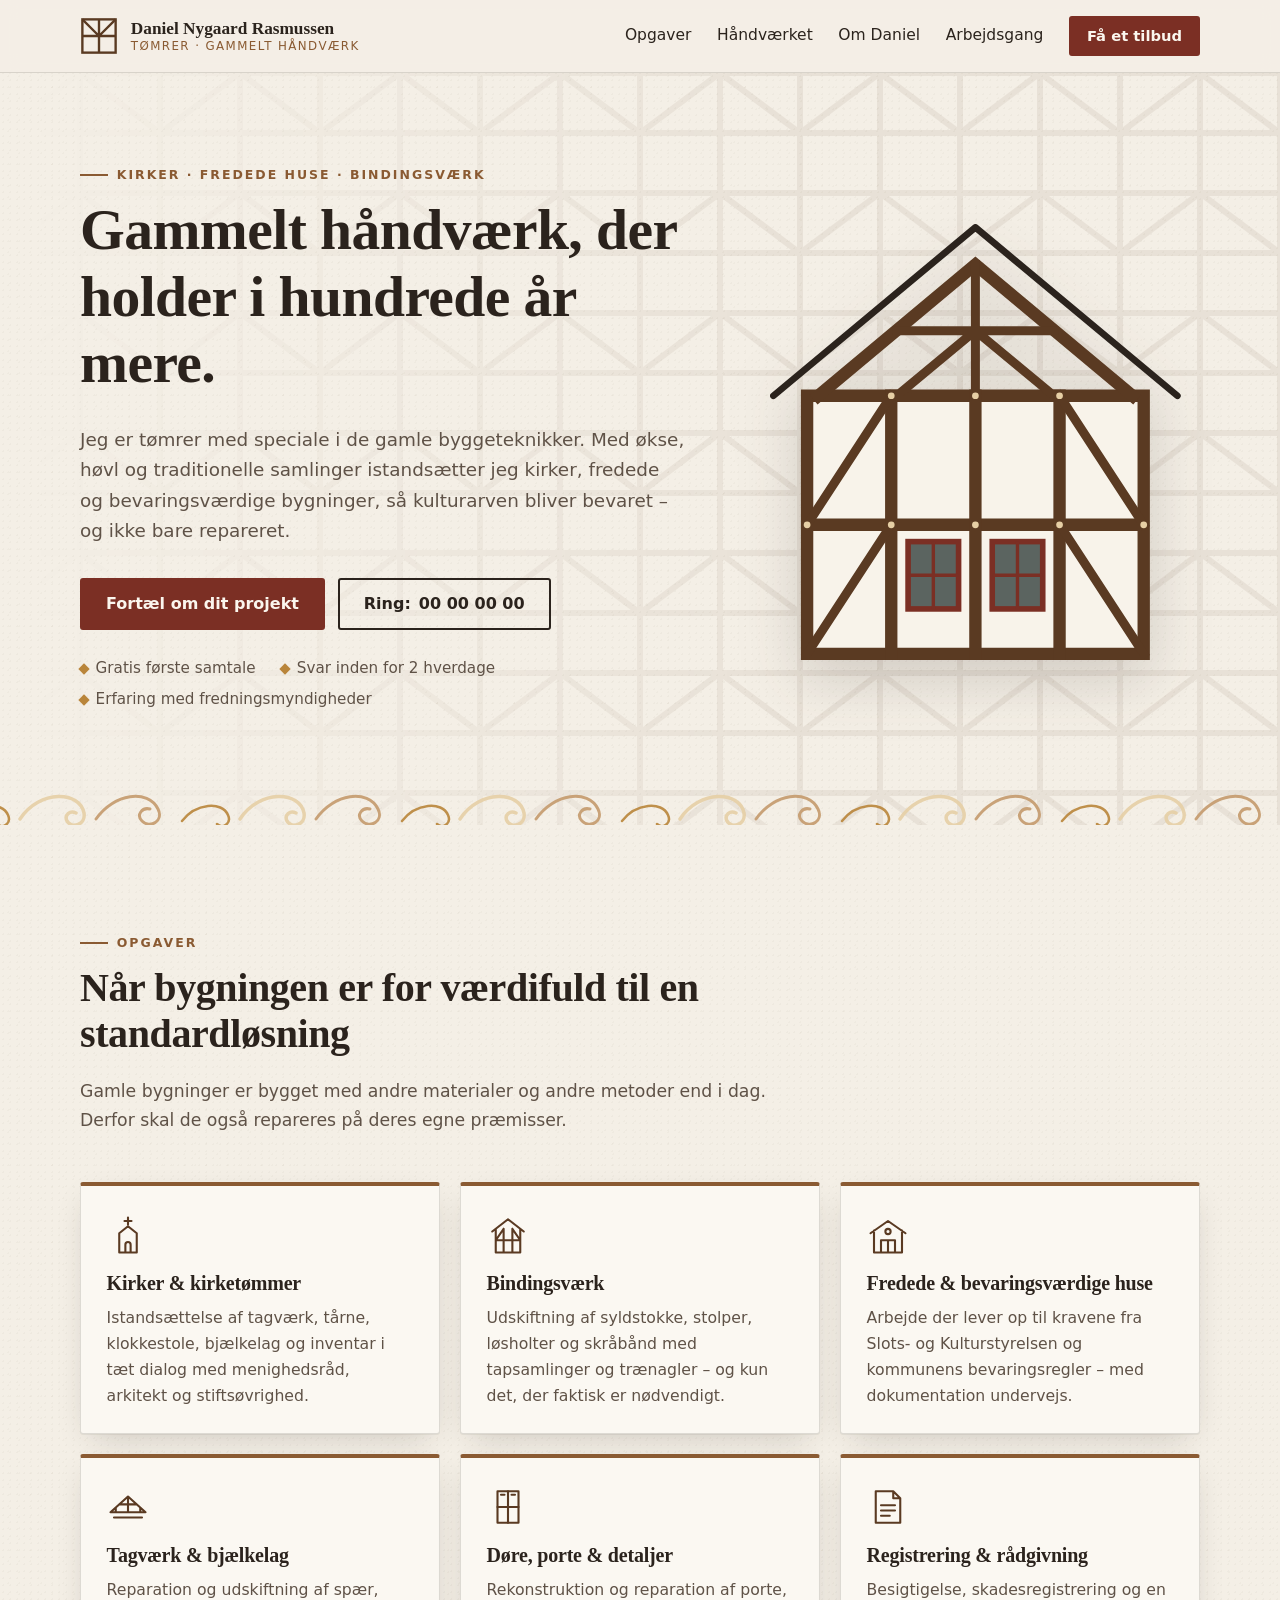
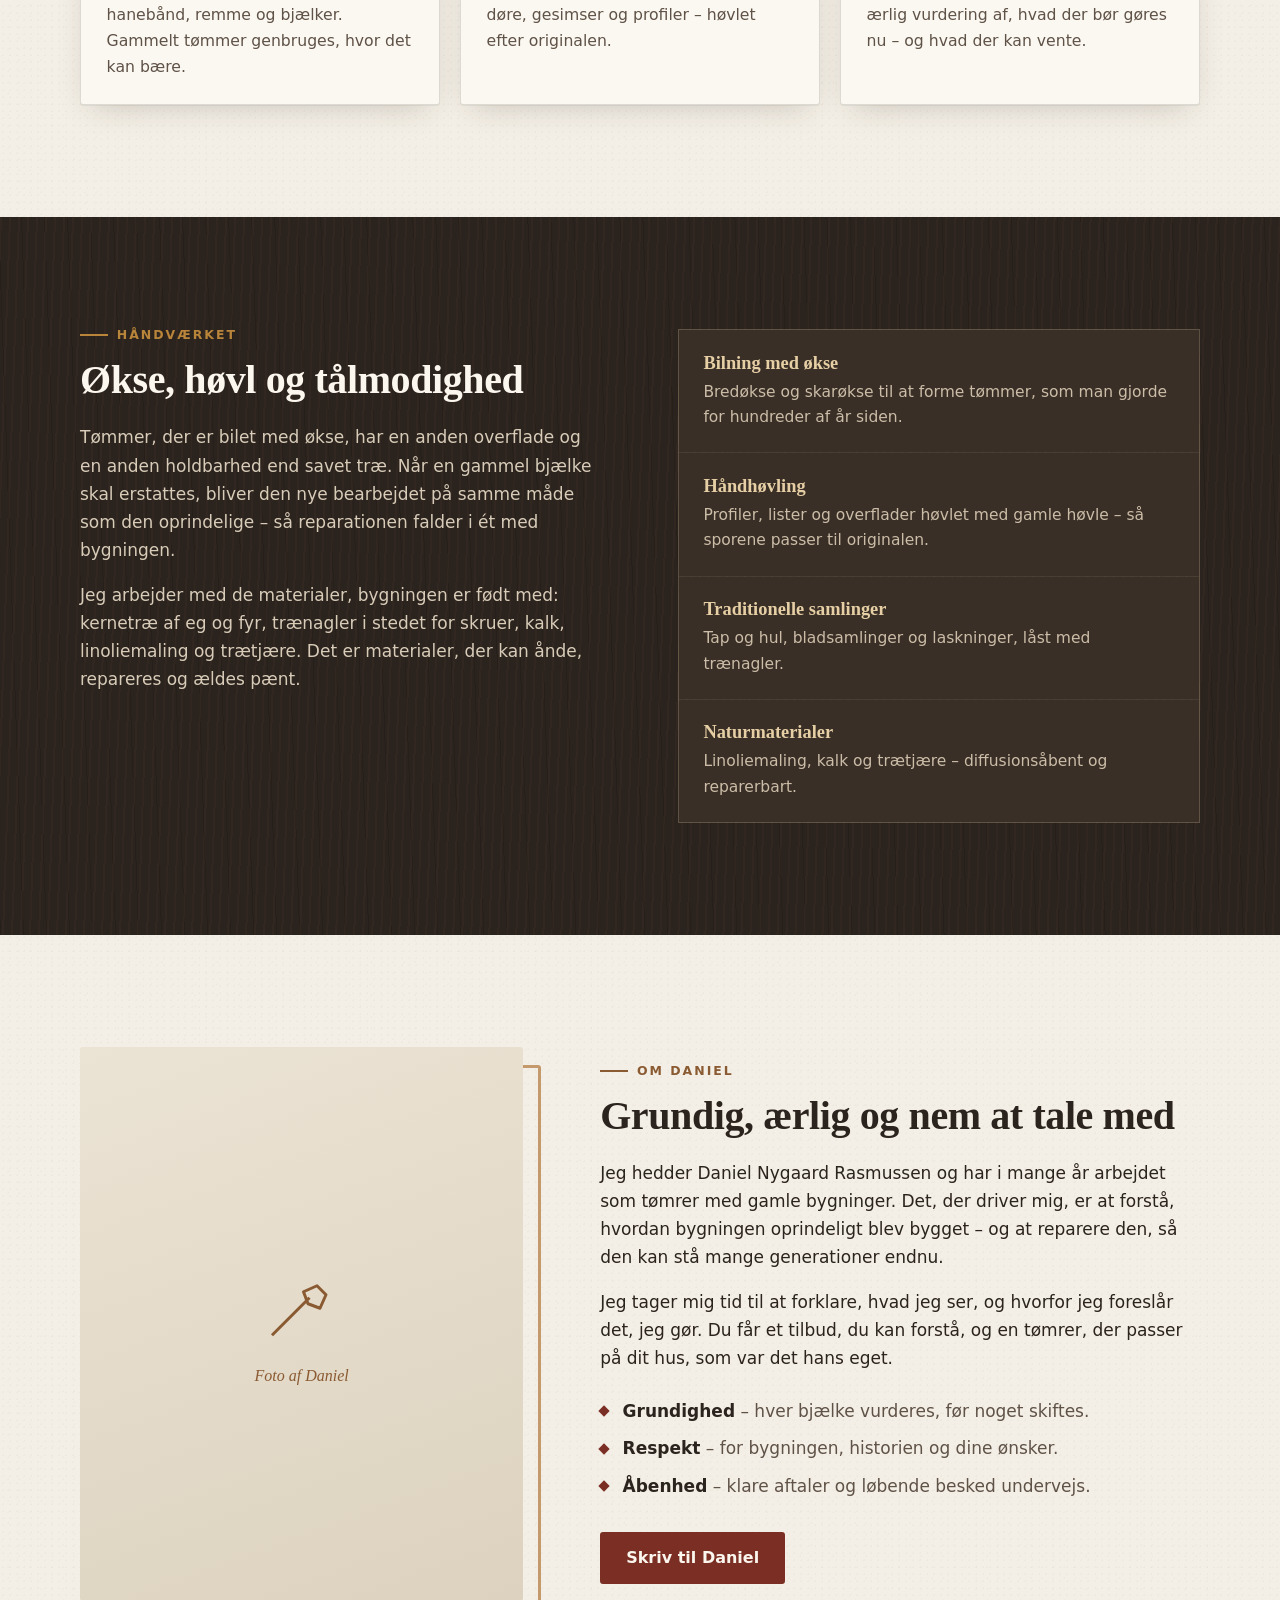
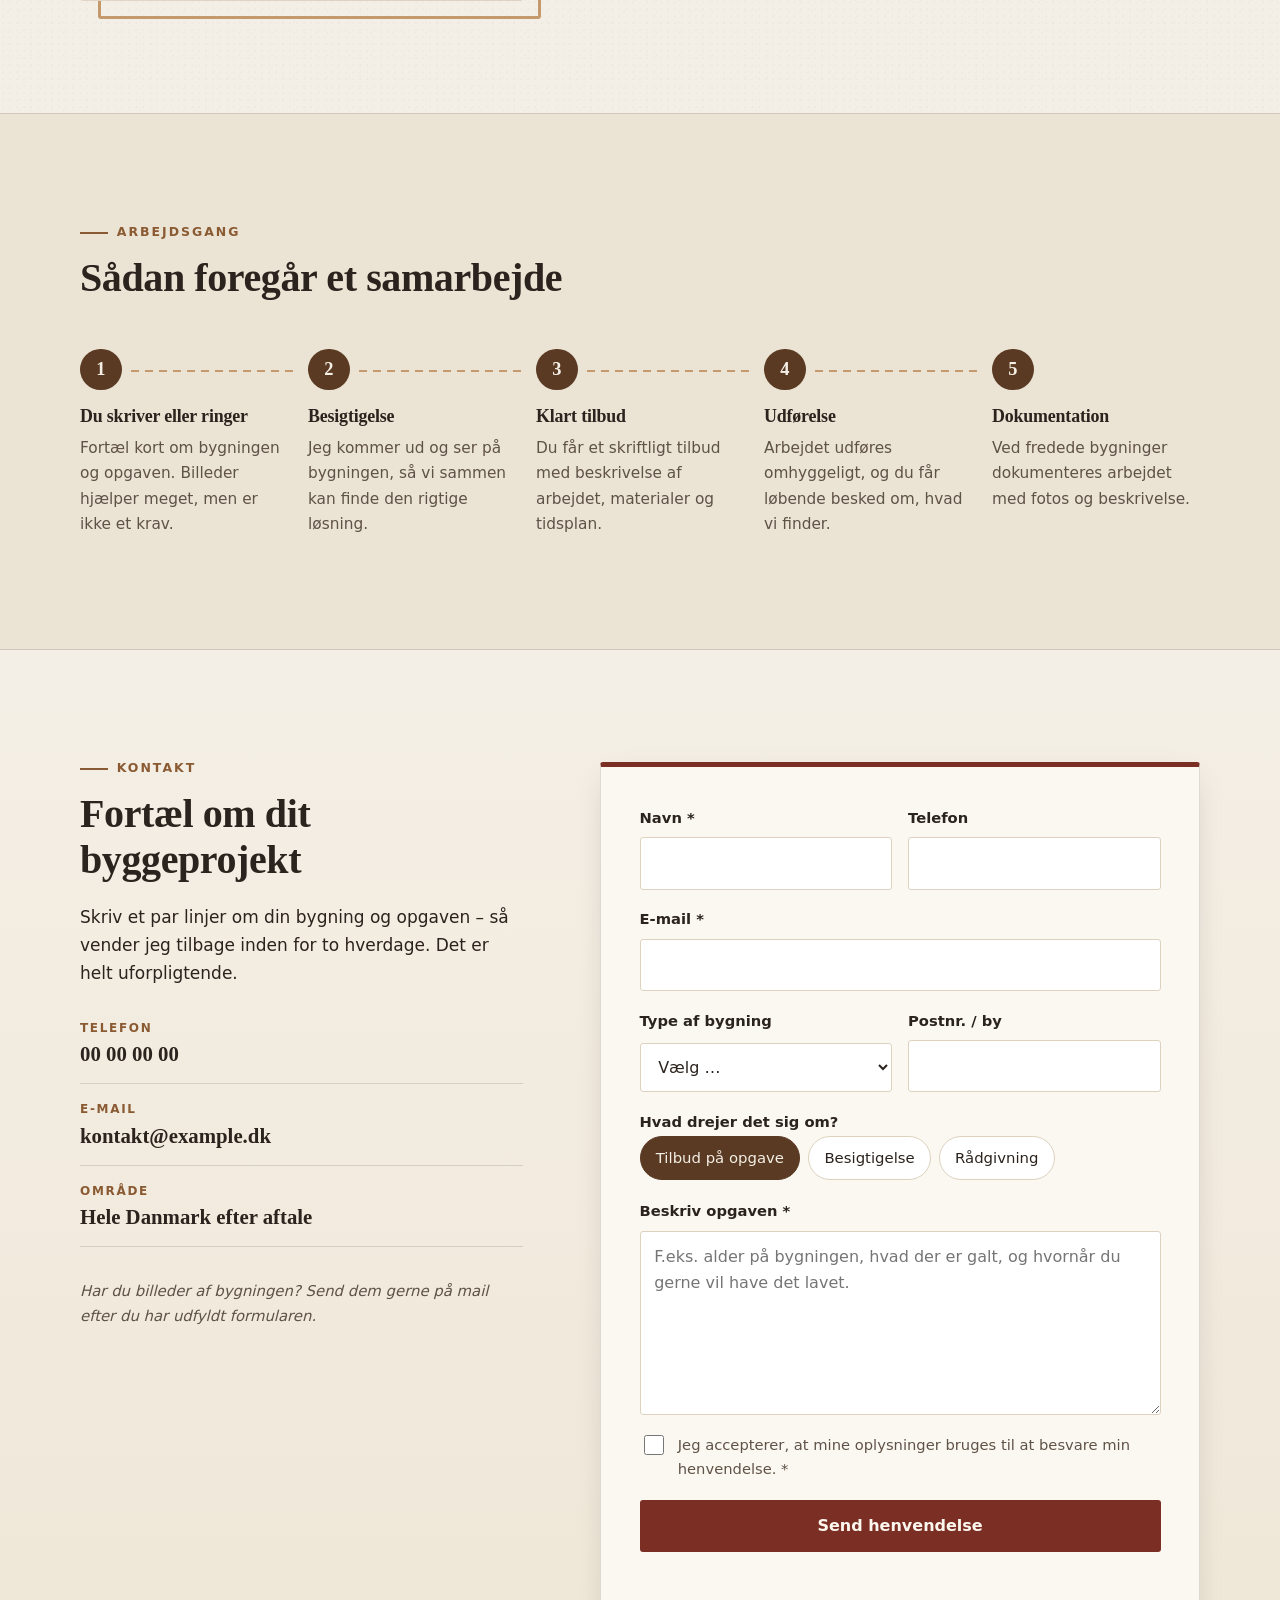
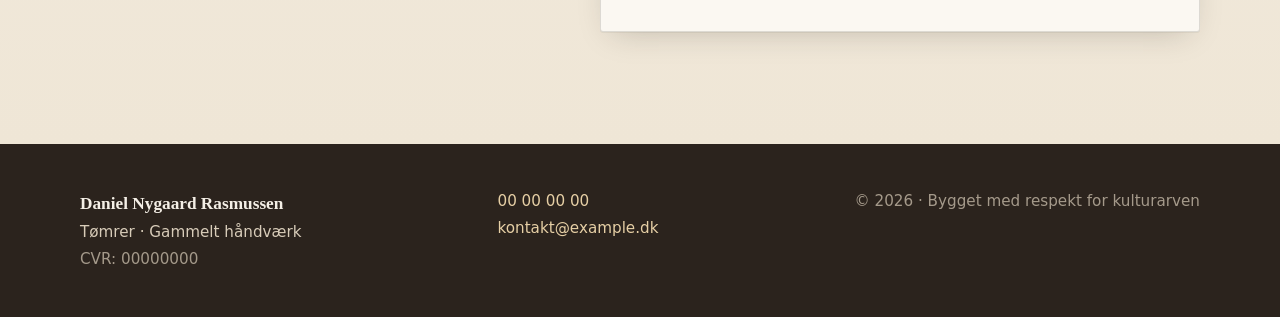
==== index.html @ 3abbb5b5 "Hjemmeside til Daniel Nygaard Rasmussen, tømrer i gammelt håndværk Statisk side (HTML/CSS/JS) med ko" ====
<!doctype html>
<html lang="da">
<head>
  <meta charset="utf-8">
  <meta name="viewport" content="width=device-width, initial-scale=1">
  <title>Daniel Nygaard Rasmussen · Tømrer i gammelt håndværk</title>
  <meta name="description" content="Tømrer med speciale i gammelt håndværk: kirker, fredede og bevaringsværdige bygninger, bindingsværk og traditionelle samlinger udført med økse, høvl og naturmaterialer.">
  <meta name="theme-color" content="#2b231d">
  <meta property="og:title" content="Daniel Nygaard Rasmussen · Tømrer i gammelt håndværk">
  <meta property="og:description" content="Kirker, fredede huse og bindingsværk – restaureret med respekt for kulturarven og de oprindelige byggeteknikker.">
  <meta property="og:type" content="website">
  <link rel="icon" href="assets/favicon.svg" type="image/svg+xml">
  <link rel="stylesheet" href="assets/style.css">
</head>
<body>

<a class="skip" href="#indhold">Spring til indhold</a>

<header class="site-header" id="top">
  <div class="wrap header-inner">
    <a class="brand" href="#top" aria-label="Daniel Nygaard Rasmussen – til forsiden">
      <svg class="brand-mark" viewBox="0 0 48 48" aria-hidden="true">
        <rect x="3" y="3" width="42" height="42" fill="none" stroke="currentColor" stroke-width="3"/>
        <path d="M3 24h42M24 3v42M3 3l21 21M45 3 24 24" fill="none" stroke="currentColor" stroke-width="3"/>
      </svg>
      <span class="brand-text">
        <span class="brand-name">Daniel Nygaard Rasmussen</span>
        <span class="brand-sub">Tømrer · Gammelt håndværk</span>
      </span>
    </a>

    <button class="nav-toggle" aria-expanded="false" aria-controls="nav">
      <span></span><span></span><span></span>
      <span class="sr">Menu</span>
    </button>

    <nav id="nav" class="nav">
      <a href="#ydelser">Opgaver</a>
      <a href="#haandvaerk">Håndværket</a>
      <a href="#om">Om Daniel</a>
      <a href="#arbejdsgang">Arbejdsgang</a>
      <a class="btn btn-small" href="#kontakt">Få et tilbud</a>
    </nav>
  </div>
</header>

<main id="indhold">

  <!-- HERO -->
  <section class="hero">
    <div class="wrap hero-inner">
      <div class="hero-text">
        <p class="eyebrow">Kirker · Fredede huse · Bindingsværk</p>
        <h1>Gammelt håndværk, der holder i hundrede år mere.</h1>
        <p class="lead">
          Jeg er tømrer med speciale i de gamle byggeteknikker. Med økse, høvl og
          traditionelle samlinger istandsætter jeg kirker, fredede og bevaringsværdige
          bygninger, så kulturarven bliver bevaret – og ikke bare repareret.
        </p>
        <div class="hero-actions">
          <a class="btn" href="#kontakt">Fortæl om dit projekt</a>
          <a class="btn btn-ghost" href="tel:+4500000000" data-phone>Ring: <span data-phone-text>00 00 00 00</span></a>
        </div>
        <ul class="hero-points">
          <li>Gratis første samtale</li>
          <li>Svar inden for 2 hverdage</li>
          <li>Erfaring med fredningsmyndigheder</li>
        </ul>
      </div>

      <figure class="hero-art" aria-hidden="true">
        <svg viewBox="0 0 400 420" role="img">
          <!-- Gavl i bindingsværk -->
          <g class="frame">
            <path class="roof" d="M20 170 200 20 380 170"/>
            <rect class="infill" x="50" y="170" width="300" height="230"/>
            <!-- tømmer -->
            <path class="beam" d="M50 170h300M50 400h300M50 170v230M350 170v230M50 285h300"/>
            <path class="beam" d="M125 170v230M200 170v230M275 170v230"/>
            <path class="beam thin" d="M50 285 125 170M350 285 275 170M50 400l75-115M350 400l-75-115"/>
            <!-- gavltrekant -->
            <path class="beam" d="M60 170 200 53 340 170"/>
            <path class="beam thin" d="M200 53v117M130 112h140M200 112l-70 58M200 112l70 58"/>
            <!-- vinduer -->
            <rect class="window" x="140" y="300" width="45" height="60"/>
            <rect class="window" x="215" y="300" width="45" height="60"/>
            <path class="mullion" d="M162.5 300v60M140 330h45M237.5 300v60M215 330h45"/>
            <!-- trænagler -->
            <g class="pegs">
              <circle cx="125" cy="170" r="3"/><circle cx="200" cy="170" r="3"/><circle cx="275" cy="170" r="3"/>
              <circle cx="125" cy="285" r="3"/><circle cx="200" cy="285" r="3"/><circle cx="275" cy="285" r="3"/>
              <circle cx="50" cy="285" r="3"/><circle cx="350" cy="285" r="3"/>
            </g>
          </g>
        </svg>
      </figure>
    </div>
    <div class="shavings" aria-hidden="true"></div>
  </section>

  <!-- YDELSER -->
  <section id="ydelser" class="section">
    <div class="wrap">
      <header class="section-head">
        <p class="eyebrow">Opgaver</p>
        <h2>Når bygningen er for værdifuld til en standardløsning</h2>
        <p>Gamle bygninger er bygget med andre materialer og andre metoder end i dag. Derfor skal de også repareres på deres egne præmisser.</p>
      </header>

      <div class="cards">
        <article class="card">
          <svg class="card-icon" viewBox="0 0 48 48" aria-hidden="true"><path d="M24 4v8M20 8h8M14 44V22l10-8 10 8v22M14 44h20M21 44v-9a3 3 0 0 1 6 0v9"/></svg>
          <h3>Kirker &amp; kirketømmer</h3>
          <p>Istandsættelse af tagværk, tårne, klokkestole, bjælkelag og inventar i tæt dialog med menighedsråd, arkitekt og stiftsøvrighed.</p>
        </article>
        <article class="card">
          <svg class="card-icon" viewBox="0 0 48 48" aria-hidden="true"><path d="M6 20 24 6l18 14M10 17v27h28V17M10 30h28M19 17v27M29 17v27M10 30l9-13M38 30l-9-13"/></svg>
          <h3>Bindingsværk</h3>
          <p>Udskiftning af syldstokke, stolper, løsholter og skråbånd med tapsamlinger og trænagler – og kun det, der faktisk er nødvendigt.</p>
        </article>
        <article class="card">
          <svg class="card-icon" viewBox="0 0 48 48" aria-hidden="true"><path d="M4 22 24 8l20 14M8 19v25h32V19M16 44V30h16v14M24 30v14"/><circle cx="24" cy="20" r="3"/></svg>
          <h3>Fredede &amp; bevaringsværdige huse</h3>
          <p>Arbejde der lever op til kravene fra Slots- og Kulturstyrelsen og kommunens bevaringsregler – med dokumentation undervejs.</p>
        </article>
        <article class="card">
          <svg class="card-icon" viewBox="0 0 48 48" aria-hidden="true"><path d="M4 30 24 12l20 18M10 25v4M38 25v4M14 21l20 0M24 12v18M4 30h40M8 36h32"/></svg>
          <h3>Tagværk &amp; bjælkelag</h3>
          <p>Reparation og udskiftning af spær, hanebånd, remme og bjælker. Gammelt tømmer genbruges, hvor det kan bære.</p>
        </article>
        <article class="card">
          <svg class="card-icon" viewBox="0 0 48 48" aria-hidden="true"><rect x="12" y="6" width="24" height="36"/><path d="M24 6v36M12 24h24M16 10h4M28 10h4"/></svg>
          <h3>Døre, porte &amp; detaljer</h3>
          <p>Rekonstruktion og reparation af porte, døre, gesimser og profiler – høvlet efter originalen.</p>
        </article>
        <article class="card">
          <svg class="card-icon" viewBox="0 0 48 48" aria-hidden="true"><path d="M10 6h20l8 8v28H10zM30 6v8h8M16 22h16M16 28h16M16 34h10"/></svg>
          <h3>Registrering &amp; rådgivning</h3>
          <p>Besigtigelse, skadesregistrering og en ærlig vurdering af, hvad der bør gøres nu – og hvad der kan vente.</p>
        </article>
      </div>
    </div>
  </section>

  <!-- HÅNDVÆRKET -->
  <section id="haandvaerk" class="section section-dark">
    <div class="wrap split">
      <div>
        <p class="eyebrow">Håndværket</p>
        <h2>Økse, høvl og tålmodighed</h2>
        <p>
          Tømmer, der er bilet med økse, har en anden overflade og en anden holdbarhed
          end savet træ. Når en gammel bjælke skal erstattes, bliver den nye bearbejdet
          på samme måde som den oprindelige – så reparationen falder i ét med bygningen.
        </p>
        <p>
          Jeg arbejder med de materialer, bygningen er født med: kernetræ af eg og fyr,
          trænagler i stedet for skruer, kalk, linoliemaling og trætjære. Det er
          materialer, der kan ånde, repareres og ældes pænt.
        </p>
      </div>

      <ul class="craft-list">
        <li>
          <strong>Bilning med økse</strong>
          <span>Bredøkse og skarøkse til at forme tømmer, som man gjorde for hundreder af år siden.</span>
        </li>
        <li>
          <strong>Håndhøvling</strong>
          <span>Profiler, lister og overflader høvlet med gamle høvle – så sporene passer til originalen.</span>
        </li>
        <li>
          <strong>Traditionelle samlinger</strong>
          <span>Tap og hul, bladsamlinger og laskninger, låst med trænagler.</span>
        </li>
        <li>
          <strong>Naturmaterialer</strong>
          <span>Linoliemaling, kalk og trætjære – diffusionsåbent og reparerbart.</span>
        </li>
      </ul>
    </div>
  </section>

  <!-- OM -->
  <section id="om" class="section">
    <div class="wrap split split-about">
      <figure class="portrait">
        <!-- Erstat med et rigtigt foto: <img src="assets/daniel.jpg" alt="Daniel Nygaard Rasmussen på arbejde"> -->
        <div class="portrait-placeholder" role="img" aria-label="Plads til foto af Daniel">
          <svg viewBox="0 0 120 120" aria-hidden="true">
            <path d="M20 95 70 45M62 37l18-8 12 12-8 18-16-6z" fill="none" stroke="currentColor" stroke-width="4" stroke-linejoin="round"/>
          </svg>
          <span>Foto af Daniel</span>
        </div>
      </figure>
      <div>
        <p class="eyebrow">Om Daniel</p>
        <h2>Grundig, ærlig og nem at tale med</h2>
        <p>
          Jeg hedder Daniel Nygaard Rasmussen og har i mange år arbejdet som tømrer
          med gamle bygninger. Det, der driver mig, er at forstå, hvordan bygningen
          oprindeligt blev bygget – og at reparere den, så den kan stå mange
          generationer endnu.
        </p>
        <p>
          Jeg tager mig tid til at forklare, hvad jeg ser, og hvorfor jeg foreslår det,
          jeg gør. Du får et tilbud, du kan forstå, og en tømrer, der passer på dit hus,
          som var det hans eget.
        </p>
        <ul class="values">
          <li><strong>Grundighed</strong> – hver bjælke vurderes, før noget skiftes.</li>
          <li><strong>Respekt</strong> – for bygningen, historien og dine ønsker.</li>
          <li><strong>Åbenhed</strong> – klare aftaler og løbende besked undervejs.</li>
        </ul>
        <a class="btn" href="#kontakt">Skriv til Daniel</a>
      </div>
    </div>
  </section>

  <!-- ARBEJDSGANG -->
  <section id="arbejdsgang" class="section section-lime">
    <div class="wrap">
      <header class="section-head">
        <p class="eyebrow">Arbejdsgang</p>
        <h2>Sådan foregår et samarbejde</h2>
      </header>
      <ol class="steps">
        <li>
          <h3>Du skriver eller ringer</h3>
          <p>Fortæl kort om bygningen og opgaven. Billeder hjælper meget, men er ikke et krav.</p>
        </li>
        <li>
          <h3>Besigtigelse</h3>
          <p>Jeg kommer ud og ser på bygningen, så vi sammen kan finde den rigtige løsning.</p>
        </li>
        <li>
          <h3>Klart tilbud</h3>
          <p>Du får et skriftligt tilbud med beskrivelse af arbejdet, materialer og tidsplan.</p>
        </li>
        <li>
          <h3>Udførelse</h3>
          <p>Arbejdet udføres omhyggeligt, og du får løbende besked om, hvad vi finder.</p>
        </li>
        <li>
          <h3>Dokumentation</h3>
          <p>Ved fredede bygninger dokumenteres arbejdet med fotos og beskrivelse.</p>
        </li>
      </ol>
    </div>
  </section>

  <!-- KONTAKT -->
  <section id="kontakt" class="section section-contact">
    <div class="wrap split split-contact">
      <div class="contact-intro">
        <p class="eyebrow">Kontakt</p>
        <h2>Fortæl om dit byggeprojekt</h2>
        <p>
          Skriv et par linjer om din bygning og opgaven – så vender jeg tilbage inden for
          to hverdage. Det er helt uforpligtende.
        </p>

        <ul class="contact-direct">
          <li>
            <span class="label">Telefon</span>
            <a href="tel:+4500000000" data-phone><span data-phone-text>00 00 00 00</span></a>
          </li>
          <li>
            <span class="label">E-mail</span>
            <a href="mailto:kontakt@example.dk" data-email><span data-email-text>kontakt@example.dk</span></a>
          </li>
          <li>
            <span class="label">Område</span>
            <span>Hele Danmark efter aftale</span>
          </li>
        </ul>
        <p class="hint">Har du billeder af bygningen? Send dem gerne på mail efter du har udfyldt formularen.</p>
      </div>

      <form class="contact-form" id="contact-form" action="kontakt.php" method="post" novalidate>
        <div class="field-row">
          <div class="field">
            <label for="navn">Navn *</label>
            <input id="navn" name="navn" type="text" autocomplete="name" required>
          </div>
          <div class="field">
            <label for="telefon">Telefon</label>
            <input id="telefon" name="telefon" type="tel" autocomplete="tel" inputmode="tel">
          </div>
        </div>

        <div class="field">
          <label for="email">E-mail *</label>
          <input id="email" name="email" type="email" autocomplete="email" required>
        </div>

        <div class="field-row">
          <div class="field">
            <label for="type">Type af bygning</label>
            <select id="type" name="type">
              <option value="">Vælg …</option>
              <option>Kirke</option>
              <option>Fredet bygning</option>
              <option>Bevaringsværdig bygning</option>
              <option>Bindingsværkshus</option>
              <option>Landbrugsbygning / lade</option>
              <option>Andet</option>
            </select>
          </div>
          <div class="field">
            <label for="sted">Postnr. / by</label>
            <input id="sted" name="sted" type="text" autocomplete="address-level2">
          </div>
        </div>

        <fieldset class="field">
          <legend>Hvad drejer det sig om?</legend>
          <div class="chips">
            <label><input type="radio" name="henvendelse" value="Tilbud" checked><span>Tilbud på opgave</span></label>
            <label><input type="radio" name="henvendelse" value="Besigtigelse"><span>Besigtigelse</span></label>
            <label><input type="radio" name="henvendelse" value="Rådgivning"><span>Rådgivning</span></label>
          </div>
        </fieldset>

        <div class="field">
          <label for="besked">Beskriv opgaven *</label>
          <textarea id="besked" name="besked" rows="6" required placeholder="F.eks. alder på bygningen, hvad der er galt, og hvornår du gerne vil have det lavet."></textarea>
        </div>

        <!-- Honeypot mod spam – skal være tom -->
        <div class="hp" aria-hidden="true">
          <label for="website">Lad dette felt være tomt</label>
          <input id="website" name="website" type="text" tabindex="-1" autocomplete="off">
        </div>

        <div class="field consent">
          <label>
            <input type="checkbox" name="samtykke" value="ja" required>
            <span>Jeg accepterer, at mine oplysninger bruges til at besvare min henvendelse. *</span>
          </label>
        </div>

        <button class="btn btn-block" type="submit">Send henvendelse</button>
        <p class="form-status" role="status" aria-live="polite"></p>
      </form>
    </div>
  </section>

</main>

<footer class="site-footer">
  <div class="wrap footer-inner">
    <div>
      <strong>Daniel Nygaard Rasmussen</strong><br>
      Tømrer · Gammelt håndværk<br>
      <span class="muted">CVR: <span data-cvr-text>00000000</span></span>
    </div>
    <div>
      <a href="tel:+4500000000" data-phone><span data-phone-text>00 00 00 00</span></a><br>
      <a href="mailto:kontakt@example.dk" data-email><span data-email-text>kontakt@example.dk</span></a>
    </div>
    <div class="muted">© <span id="year">2026</span> · Bygget med respekt for kulturarven</div>
  </div>
</footer>

<a class="sticky-cta" href="#kontakt">Få et tilbud</a>

<script src="assets/config.js"></script>
<script src="assets/main.js"></script>
</body>
</html>
---- assets/style.css ----
/* ==========================================================
   Daniel Nygaard Rasmussen · Tømrer
   Palette: kalk, egetræ, trætjære, okker, dodenkop (naturmaling)
   ========================================================== */

:root {
  --kalk:        #f4efe6;  /* kalket væg */
  --kalk-2:      #ebe3d4;  /* skygget kalk */
  --kalk-3:      #ddd2bf;
  --spaan:       #e6cfa5;  /* høvlspån */
  --eg-lys:      #c49a6c;  /* nyhøvlet eg */
  --eg:          #8a5a32;  /* olieret eg */
  --eg-moerk:    #5a3a22;  /* gammel eg */
  --tjaere:      #2b231d;  /* trætjære */
  --tjaere-2:    #3a2f27;
  --okker:       #b9853a;  /* gul okker */
  --dodenkop:    #7b2f24;  /* dodenkop-rød linoliemaling */
  --dodenkop-2:  #64251c;
  --skifer:      #5b6460;  /* nordisk grøngrå */

  --text:        #2b231d;
  --text-muted:  #5f5247;
  --line:        rgba(43, 35, 29, .14);

  --serif: "Iowan Old Style", "Palatino Linotype", Palatino, "Book Antiqua", Georgia, "Times New Roman", serif;
  --sans:  "Segoe UI", system-ui, -apple-system, "Helvetica Neue", Arial, sans-serif;

  --radius: 3px;
  --wrap: 1160px;
  --shadow: 0 1px 0 rgba(43,35,29,.06), 0 10px 30px -12px rgba(43,35,29,.25);
}

*, *::before, *::after { box-sizing: border-box; }

html { scroll-behavior: smooth; scroll-padding-top: 84px; -webkit-text-size-adjust: 100%; }
@media (prefers-reduced-motion: reduce) { html { scroll-behavior: auto; } }

body {
  margin: 0;
  background: var(--kalk);
  color: var(--text);
  font: 17px/1.65 var(--sans);
  /* svag kalkstruktur */
  background-image:
    radial-gradient(rgba(90,58,34,.035) 1px, transparent 1px),
    radial-gradient(rgba(90,58,34,.03) 1px, transparent 1px);
  background-size: 7px 7px, 11px 11px;
  background-position: 0 0, 3px 5px;
}

img, svg { max-width: 100%; display: block; }

h1, h2, h3 { font-family: var(--serif); font-weight: 600; line-height: 1.15; margin: 0 0 .5em; letter-spacing: -.01em; }
h1 { font-size: clamp(2.2rem, 5vw, 3.6rem); }
h2 { font-size: clamp(1.75rem, 3.4vw, 2.5rem); }
h3 { font-size: 1.25rem; }
p  { margin: 0 0 1em; }

a { color: var(--dodenkop); text-underline-offset: 3px; }
a:hover { color: var(--dodenkop-2); }

:focus-visible { outline: 3px solid var(--okker); outline-offset: 2px; }

.wrap { width: 100%; max-width: var(--wrap); margin: 0 auto; padding: 0 20px; }
.sr, .hp { position: absolute !important; width: 1px; height: 1px; overflow: hidden; clip: rect(0 0 0 0); white-space: nowrap; }

.skip { position: absolute; left: -999px; top: 8px; background: var(--tjaere); color: var(--kalk); padding: 8px 14px; z-index: 100; }
.skip:focus { left: 8px; }

.eyebrow {
  font: 600 .78rem/1 var(--sans);
  letter-spacing: .16em;
  text-transform: uppercase;
  color: var(--eg);
  margin: 0 0 1rem;
  display: flex; align-items: center; gap: .7em;
}
.eyebrow::before { content: ""; width: 28px; height: 2px; background: currentColor; }

/* ---------- Buttons ---------- */
.btn {
  display: inline-flex; align-items: center; justify-content: center; gap: .5em;
  background: var(--dodenkop);
  color: #fbf6ee;
  font: 600 1rem/1 var(--sans);
  padding: 1rem 1.5rem;
  border: 2px solid var(--dodenkop);
  border-radius: var(--radius);
  text-decoration: none;
  cursor: pointer;
  transition: background .2s, border-color .2s, transform .2s;
}
.btn:hover { background: var(--dodenkop-2); border-color: var(--dodenkop-2); color: #fff; transform: translateY(-1px); }
.btn-ghost { background: transparent; color: var(--tjaere); border-color: var(--tjaere); }
.btn-ghost:hover { background: var(--tjaere); border-color: var(--tjaere); color: var(--kalk); }
.btn-small { padding: .65rem 1rem; font-size: .92rem; }
.btn-block { width: 100%; }
.btn[disabled] { opacity: .6; cursor: progress; transform: none; }

/* ---------- Header ---------- */
.site-header {
  position: sticky; top: 0; z-index: 50;
  background: rgba(244, 239, 230, .94);
  backdrop-filter: saturate(140%) blur(8px);
  border-bottom: 1px solid var(--line);
}
.header-inner { display: flex; align-items: center; justify-content: space-between; min-height: 72px; gap: 1rem; }

.brand { display: flex; align-items: center; gap: .8rem; color: var(--tjaere); text-decoration: none; }
.brand:hover { color: var(--tjaere); }
.brand-mark { width: 38px; height: 38px; color: var(--eg-moerk); flex: none; }
.brand-text { display: flex; flex-direction: column; line-height: 1.2; }
.brand-name { font: 600 1.08rem/1.2 var(--serif); }
.brand-sub { font-size: .74rem; letter-spacing: .12em; text-transform: uppercase; color: var(--eg); }

.nav { display: flex; align-items: center; gap: 1.6rem; }
.nav a:not(.btn) { color: var(--tjaere); text-decoration: none; font-weight: 500; font-size: .97rem; position: relative; }
.nav a:not(.btn)::after { content: ""; position: absolute; left: 0; right: 0; bottom: -4px; height: 2px; background: var(--okker); transform: scaleX(0); transition: transform .2s; }
.nav a:not(.btn):hover::after { transform: scaleX(1); }

.nav-toggle { display: none; background: none; border: 0; padding: 10px; cursor: pointer; }
.nav-toggle span:not(.sr) { display: block; width: 24px; height: 2px; background: var(--tjaere); margin: 5px 0; transition: transform .2s, opacity .2s; }
.nav-toggle[aria-expanded="true"] span:nth-child(1) { transform: translateY(7px) rotate(45deg); }
.nav-toggle[aria-expanded="true"] span:nth-child(2) { opacity: 0; }
.nav-toggle[aria-expanded="true"] span:nth-child(3) { transform: translateY(-7px) rotate(-45deg); }

@media (max-width: 880px) {
  .nav-toggle { display: block; }
  .nav {
    position: absolute; left: 0; right: 0; top: 100%;
    flex-direction: column; align-items: stretch; gap: 0;
    background: var(--kalk); border-bottom: 1px solid var(--line);
    padding: .5rem 20px 1.25rem;
    display: none;
  }
  .nav.open { display: flex; }
  .nav a:not(.btn) { padding: .85rem 0; border-bottom: 1px solid var(--line); }
  .nav a:not(.btn)::after { display: none; }
  .nav .btn { margin-top: 1rem; }
  .brand-sub { display: none; }
}

/* ---------- Hero ---------- */
.hero { position: relative; overflow: hidden; padding: clamp(3rem, 8vw, 6rem) 0 clamp(4rem, 9vw, 7rem); }
.hero::before {
  /* bindingsværksmønster i baggrunden */
  content: ""; position: absolute; inset: 0; pointer-events: none; opacity: .07;
  background-image: url("data:image/svg+xml,%3Csvg xmlns='http://www.w3.org/2000/svg' width='160' height='120' viewBox='0 0 160 120'%3E%3Cg fill='none' stroke='%235a3a22' stroke-width='6'%3E%3Cpath d='M0 0h160M0 60h160M0 120h160M0 0v120M80 0v120M160 0v120M0 60 80 0M160 60 80 0'/%3E%3C/g%3E%3C/svg%3E");
  background-size: 160px 120px;
  -webkit-mask-image: linear-gradient(90deg, transparent 0%, #000 60%);
          mask-image: linear-gradient(90deg, transparent 0%, #000 60%);
}
.hero-inner { position: relative; display: grid; grid-template-columns: 1.15fr .85fr; gap: clamp(2rem, 5vw, 4rem); align-items: center; }
.lead { font-size: 1.15rem; color: var(--text-muted); max-width: 36em; }
.hero-actions { display: flex; flex-wrap: wrap; gap: .8rem; margin: 2rem 0 1.6rem; }
.hero-points { list-style: none; padding: 0; margin: 0; display: flex; flex-wrap: wrap; gap: .4rem 1.6rem; font-size: .95rem; color: var(--text-muted); }
.hero-points li { display: flex; align-items: center; gap: .5em; }
.hero-points li::before { content: ""; width: 8px; height: 8px; background: var(--okker); transform: rotate(45deg); flex: none; }

.hero-art { margin: 0; }
.hero-art svg { width: 100%; height: auto; filter: drop-shadow(0 18px 30px rgba(43,35,29,.18)); }
.hero-art .roof { fill: none; stroke: var(--tjaere); stroke-width: 6; stroke-linejoin: round; stroke-linecap: round; }
.hero-art .infill { fill: #f8f3ea; }
.hero-art .beam { fill: none; stroke: var(--eg-moerk); stroke-width: 11; stroke-linecap: square; }
.hero-art .beam.thin { stroke-width: 8; }
.hero-art .window { fill: var(--skifer); stroke: var(--dodenkop); stroke-width: 5; }
.hero-art .mullion { stroke: var(--dodenkop); stroke-width: 3; }
.hero-art .pegs circle { fill: var(--spaan); }

/* høvlspåner som overgang */
.shavings {
  position: absolute; left: 0; right: 0; bottom: 0; height: 46px;
  background-image: url("data:image/svg+xml,%3Csvg xmlns='http://www.w3.org/2000/svg' width='220' height='46' viewBox='0 0 220 46'%3E%3Cg fill='none' stroke-linecap='round'%3E%3Cpath d='M6 40c18-26 52-30 62-10 6 12-8 20-16 12-6-6 0-14 8-12' stroke='%23c49a6c' stroke-width='3'/%3E%3Cpath d='M92 42c14-18 40-20 46-6 4 9-6 14-11 9' stroke='%23b9853a' stroke-width='2.5'/%3E%3Cpath d='M150 40c20-30 60-28 64-6 2 12-12 16-17 8-3-6 3-11 9-8' stroke='%23e6cfa5' stroke-width='3.5'/%3E%3C/g%3E%3C/svg%3E");
  background-repeat: repeat-x; background-position: bottom; opacity: .9;
}

@media (max-width: 880px) {
  .hero-inner { grid-template-columns: 1fr; }
  .hero-art { max-width: 340px; margin: 0 auto; order: -1; }
}

/* ---------- Sections ---------- */
.section { padding: clamp(4rem, 9vw, 7rem) 0; position: relative; }
.section-head { max-width: 46rem; margin-bottom: 3rem; }
.section-head p:last-child { color: var(--text-muted); font-size: 1.08rem; }

.split { display: grid; grid-template-columns: 1fr 1fr; gap: clamp(2rem, 6vw, 5rem); align-items: start; }
@media (max-width: 880px) { .split { grid-template-columns: 1fr; } }

/* ---------- Cards ---------- */
.cards { display: grid; grid-template-columns: repeat(3, 1fr); gap: 1.25rem; }
@media (max-width: 980px) { .cards { grid-template-columns: repeat(2, 1fr); } }
@media (max-width: 620px) { .cards { grid-template-columns: 1fr; } }

.card {
  background: #fbf8f2;
  border: 1px solid var(--line);
  border-top: 4px solid var(--eg);
  border-radius: var(--radius);
  padding: 1.75rem 1.6rem 1.5rem;
  box-shadow: var(--shadow);
  transition: transform .25s, border-color .25s;
}
.card:hover { transform: translateY(-3px); border-top-color: var(--dodenkop); }
.card p { color: var(--text-muted); margin: 0; font-size: .98rem; }
.card-icon { width: 42px; height: 42px; margin-bottom: 1rem; fill: none; stroke: var(--eg-moerk); stroke-width: 2.4; stroke-linejoin: round; stroke-linecap: round; }
.card-icon circle { fill: none; }

/* ---------- Mørk sektion (tjære/eg) ---------- */
.section-dark {
  background: var(--tjaere);
  color: #ece3d4;
  background-image:
    repeating-linear-gradient(92deg, rgba(196,154,108,.045) 0 2px, transparent 2px 9px),
    repeating-linear-gradient(88deg, rgba(0,0,0,.12) 0 1px, transparent 1px 23px);
}
.section-dark h2 { color: #fbf6ee; }
.section-dark .eyebrow { color: var(--okker); }
.section-dark p { color: #d8ccb9; }

.craft-list { list-style: none; margin: 0; padding: 0; display: grid; gap: 1px; background: rgba(230,207,165,.15); border: 1px solid rgba(230,207,165,.15); }
.craft-list li { background: var(--tjaere-2); padding: 1.35rem 1.5rem; display: grid; gap: .25rem; }
.craft-list strong { font: 600 1.15rem/1.3 var(--serif); color: var(--spaan); }
.craft-list span { color: #cbbda7; font-size: .97rem; }

/* ---------- Om ---------- */
.split-about { align-items: center; grid-template-columns: .85fr 1.15fr; }
@media (max-width: 880px) { .split-about { grid-template-columns: 1fr; } }
.portrait { margin: 0; position: relative; }
.portrait::after { content: ""; position: absolute; inset: 18px -18px -18px 18px; border: 3px solid var(--eg-lys); z-index: -1; border-radius: var(--radius); }
.portrait img, .portrait-placeholder { width: 100%; aspect-ratio: 4 / 5; object-fit: cover; border-radius: var(--radius); }
.portrait-placeholder {
  display: grid; place-content: center; justify-items: center; gap: .8rem;
  background: linear-gradient(160deg, var(--kalk-2), var(--kalk-3));
  color: var(--eg); font: italic 1rem var(--serif);
}
.portrait-placeholder svg { width: 90px; }
.values { list-style: none; padding: 0; margin: 1.5rem 0 2rem; display: grid; gap: .6rem; }
.values li { padding-left: 1.4rem; position: relative; color: var(--text-muted); }
.values li::before { content: ""; position: absolute; left: 0; top: .62em; width: 8px; height: 8px; background: var(--dodenkop); transform: rotate(45deg); }
.values strong { color: var(--text); }

/* ---------- Arbejdsgang (kalk) ---------- */
.section-lime { background: var(--kalk-2); border-top: 1px solid var(--line); border-bottom: 1px solid var(--line); }
.steps { list-style: none; padding: 0; margin: 0; display: grid; grid-template-columns: repeat(5, 1fr); gap: 1.25rem; counter-reset: step; }
.steps li { counter-increment: step; position: relative; padding-top: 3.6rem; }
.steps li::before {
  content: counter(step);
  position: absolute; top: 0; left: 0;
  width: 2.6rem; height: 2.6rem; display: grid; place-items: center;
  background: var(--eg-moerk); color: var(--kalk);
  font: 600 1.15rem var(--serif); border-radius: 50%;
}
.steps li:not(:last-child)::after { content: ""; position: absolute; top: 1.3rem; left: 3.2rem; right: -.6rem; height: 2px; background: repeating-linear-gradient(90deg, var(--eg-lys) 0 8px, transparent 8px 14px); }
.steps h3 { font-size: 1.12rem; }
.steps p { color: var(--text-muted); font-size: .96rem; margin: 0; }
@media (max-width: 980px) {
  .steps { grid-template-columns: 1fr; gap: 1.6rem; }
  .steps li { padding: 0 0 0 3.8rem; }
  .steps li:not(:last-child)::after { top: 2.9rem; bottom: -1.4rem; left: 1.28rem; right: auto; width: 2px; height: auto; background: repeating-linear-gradient(180deg, var(--eg-lys) 0 8px, transparent 8px 14px); }
}

/* ---------- Kontakt ---------- */
.section-contact { background: linear-gradient(180deg, var(--kalk) 0%, #efe6d6 100%); }
.split-contact { grid-template-columns: .85fr 1.15fr; }
@media (max-width: 880px) { .split-contact { grid-template-columns: 1fr; } }

.contact-direct { list-style: none; padding: 0; margin: 2rem 0; display: grid; gap: 1rem; }
.contact-direct li { display: grid; gap: .1rem; padding-bottom: 1rem; border-bottom: 1px solid var(--line); }
.contact-direct .label { font-size: .75rem; letter-spacing: .14em; text-transform: uppercase; color: var(--eg); font-weight: 600; }
.contact-direct a, .contact-direct li > span:last-child { font: 600 1.3rem/1.3 var(--serif); color: var(--tjaere); text-decoration: none; word-break: break-word; }
.contact-direct a:hover { color: var(--dodenkop); }
.hint { font-size: .93rem; color: var(--text-muted); font-style: italic; }

.contact-form {
  background: #fbf8f2;
  border: 1px solid var(--line);
  border-top: 5px solid var(--dodenkop);
  border-radius: var(--radius);
  padding: clamp(1.4rem, 4vw, 2.4rem);
  box-shadow: var(--shadow);
}
.field { display: grid; gap: .35rem; margin: 0 0 1.1rem; min-width: 0; }
.field-row { display: grid; grid-template-columns: 1fr 1fr; gap: 0 1rem; }
@media (max-width: 560px) { .field-row { grid-template-columns: 1fr; } }
fieldset.field { border: 0; padding: 0; }
.field label, .field legend { font-weight: 600; font-size: .92rem; padding: 0; margin-bottom: .1rem; }

input[type="text"], input[type="email"], input[type="tel"], select, textarea {
  width: 100%;
  font: inherit; font-size: 1rem;
  color: var(--text);
  background: #fff;
  border: 1.5px solid var(--kalk-3);
  border-radius: var(--radius);
  padding: .75rem .85rem;
  transition: border-color .15s, box-shadow .15s;
}
textarea { resize: vertical; min-height: 140px; }
input:focus, select:focus, textarea:focus { outline: none; border-color: var(--eg); box-shadow: 0 0 0 3px rgba(185,133,58,.25); }
.field.invalid input, .field.invalid textarea, .field.invalid select { border-color: var(--dodenkop); }
.field .err { color: var(--dodenkop); font-size: .85rem; }

.chips { display: flex; flex-wrap: wrap; gap: .5rem; }
.chips label { cursor: pointer; font-weight: 500; }
.chips input { position: absolute; opacity: 0; pointer-events: none; }
.chips span { display: inline-block; padding: .55rem .95rem; border: 1.5px solid var(--kalk-3); border-radius: 999px; background: #fff; font-size: .93rem; transition: all .15s; }
.chips input:checked + span { background: var(--eg-moerk); border-color: var(--eg-moerk); color: var(--kalk); }
.chips input:focus-visible + span { outline: 3px solid var(--okker); outline-offset: 2px; }

.consent label { display: flex; gap: .7rem; align-items: flex-start; font-weight: 400; font-size: .92rem; color: var(--text-muted); cursor: pointer; }
.consent input { width: 20px; height: 20px; margin-top: .15rem; accent-color: var(--dodenkop); flex: none; }

.form-status { margin: 1rem 0 0; font-weight: 600; min-height: 1.4em; }
.form-status.ok { color: #3f5b3a; }
.form-status.error { color: var(--dodenkop); }

.form-done { text-align: center; padding: 2rem 0; }
.form-done h3 { font-size: 1.6rem; }
.form-done p { color: var(--text-muted); }

/* ---------- Footer ---------- */
.site-footer { background: var(--tjaere); color: #d8ccb9; padding: 2.75rem 0 5.5rem; font-size: .95rem; }
.site-footer strong { color: var(--kalk); font-family: var(--serif); font-size: 1.08rem; }
.site-footer a { color: var(--spaan); text-decoration: none; }
.site-footer a:hover { color: #fff; }
.footer-inner { display: flex; flex-wrap: wrap; justify-content: space-between; gap: 1.5rem; line-height: 1.8; }
.muted { opacity: .7; }
@media (min-width: 881px) { .site-footer { padding-bottom: 2.75rem; } }

/* ---------- Sticky CTA (mobil) ---------- */
.sticky-cta {
  position: fixed; left: 16px; right: 16px; bottom: 16px; z-index: 40;
  display: none; text-align: center;
  background: var(--dodenkop); color: #fbf6ee; text-decoration: none; font-weight: 600;
  padding: 1rem; border-radius: var(--radius);
  box-shadow: 0 10px 30px -8px rgba(43,35,29,.5);
  transition: transform .25s, opacity .25s;
}
.sticky-cta:hover { color: #fff; }
.sticky-cta.hidden { transform: translateY(140%); opacity: 0; pointer-events: none; }
@media (max-width: 880px) { .sticky-cta { display: block; } }

/* ---------- Fade-in ---------- */
.reveal { opacity: 0; transform: translateY(16px); transition: opacity .6s ease, transform .6s ease; }
.reveal.in { opacity: 1; transform: none; }
@media (prefers-reduced-motion: reduce) { .reveal { opacity: 1; transform: none; transition: none; } }
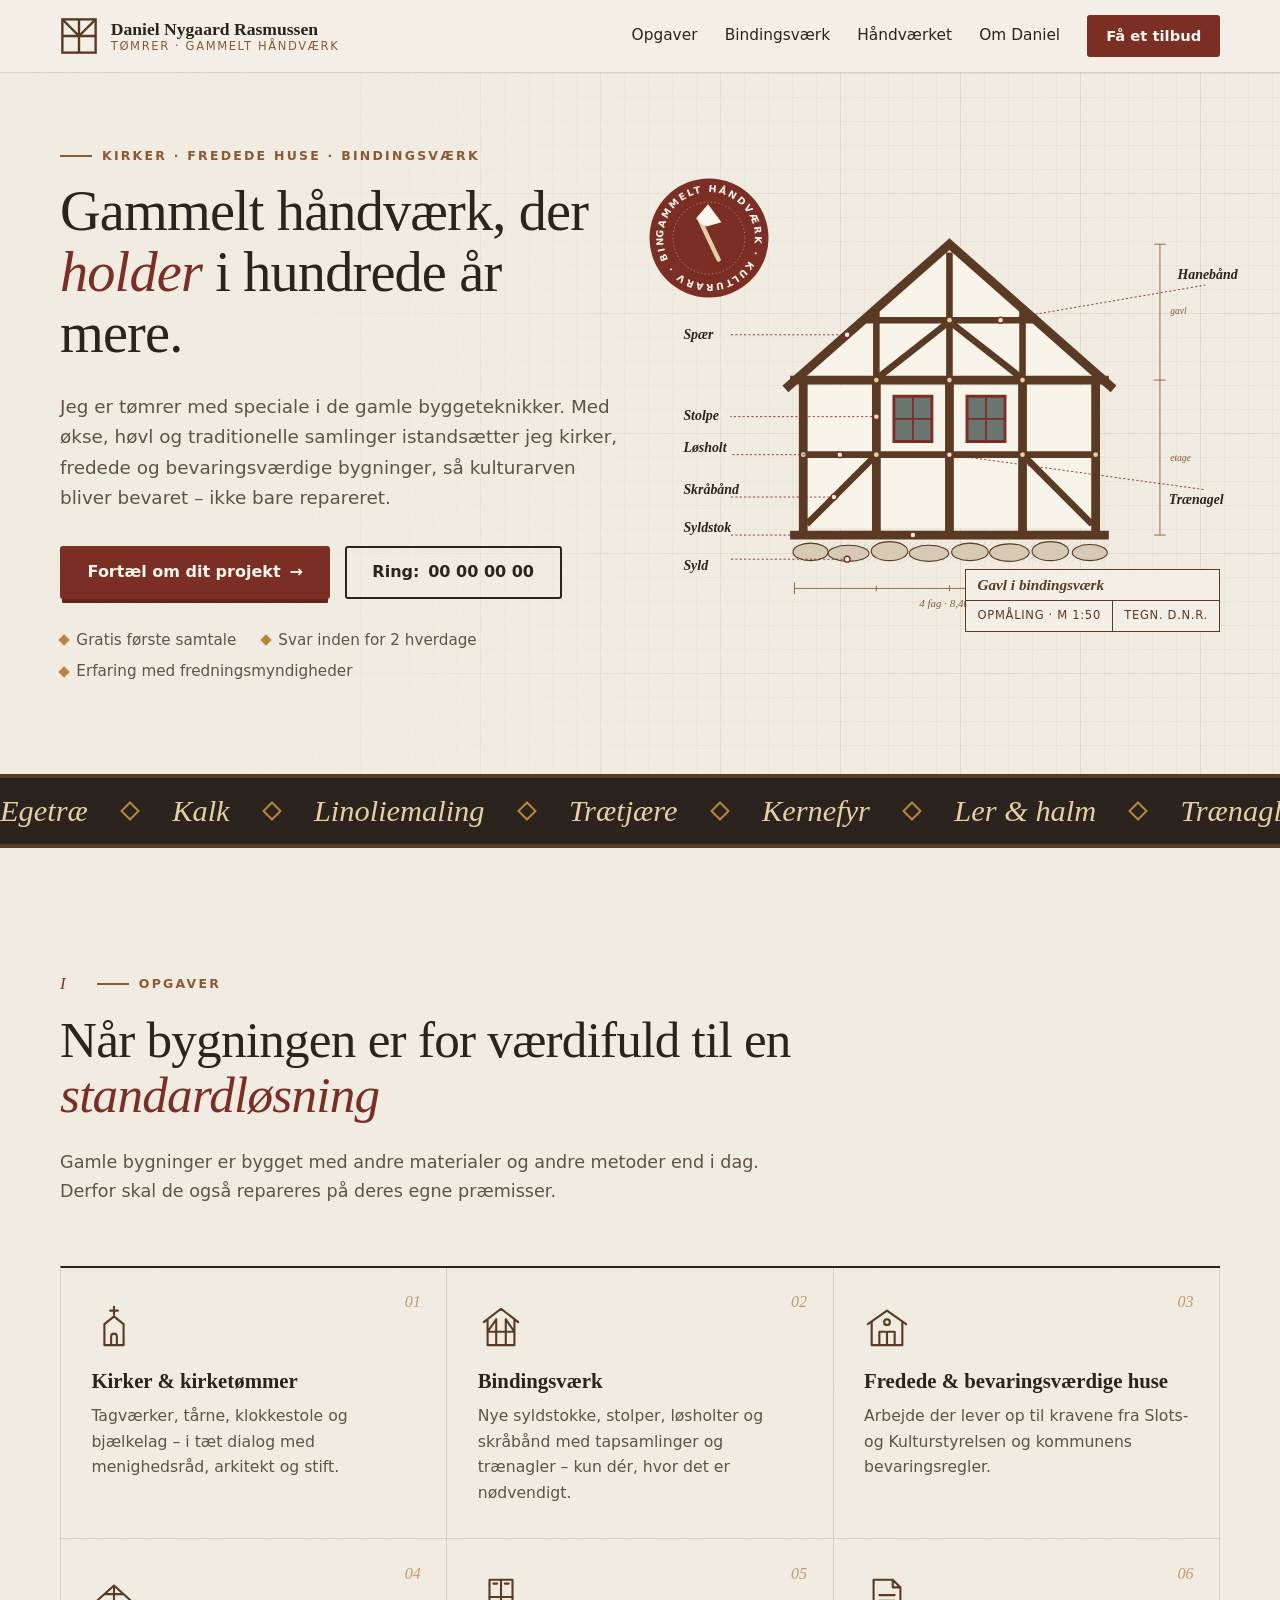
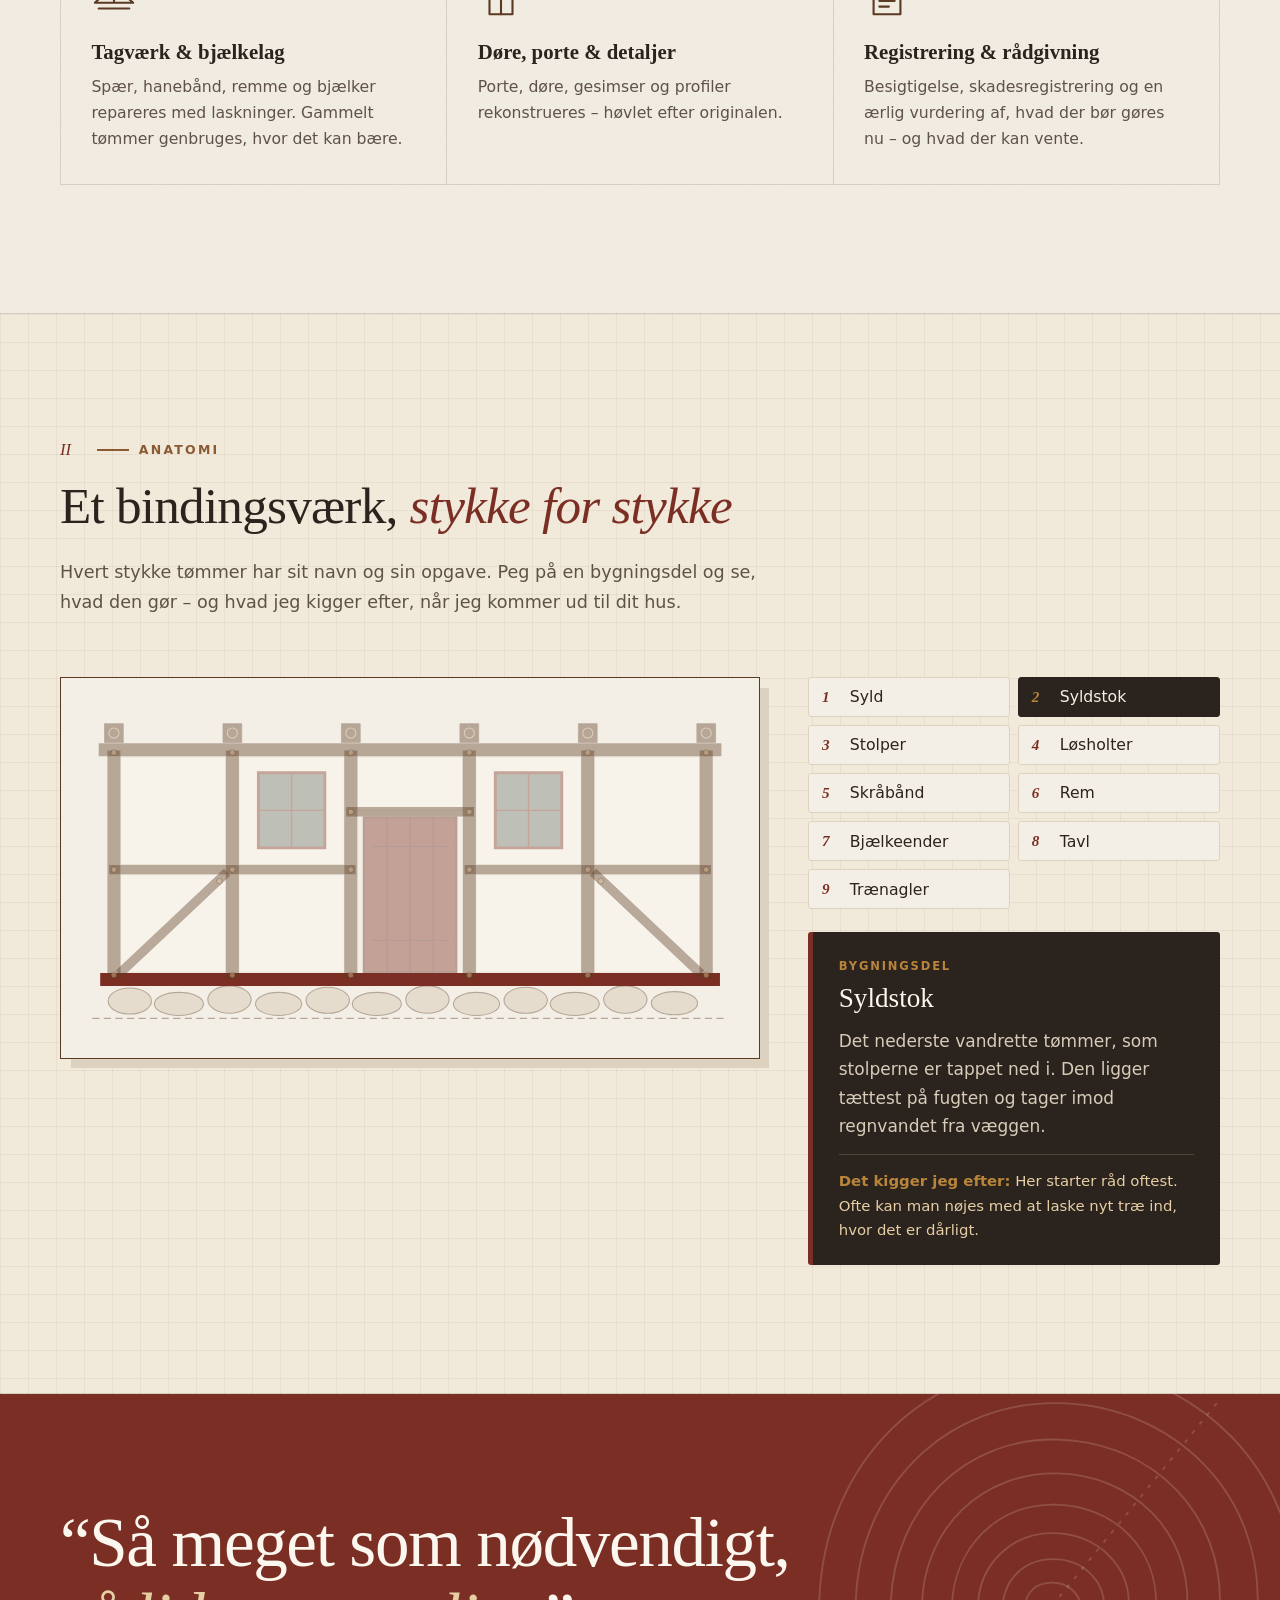
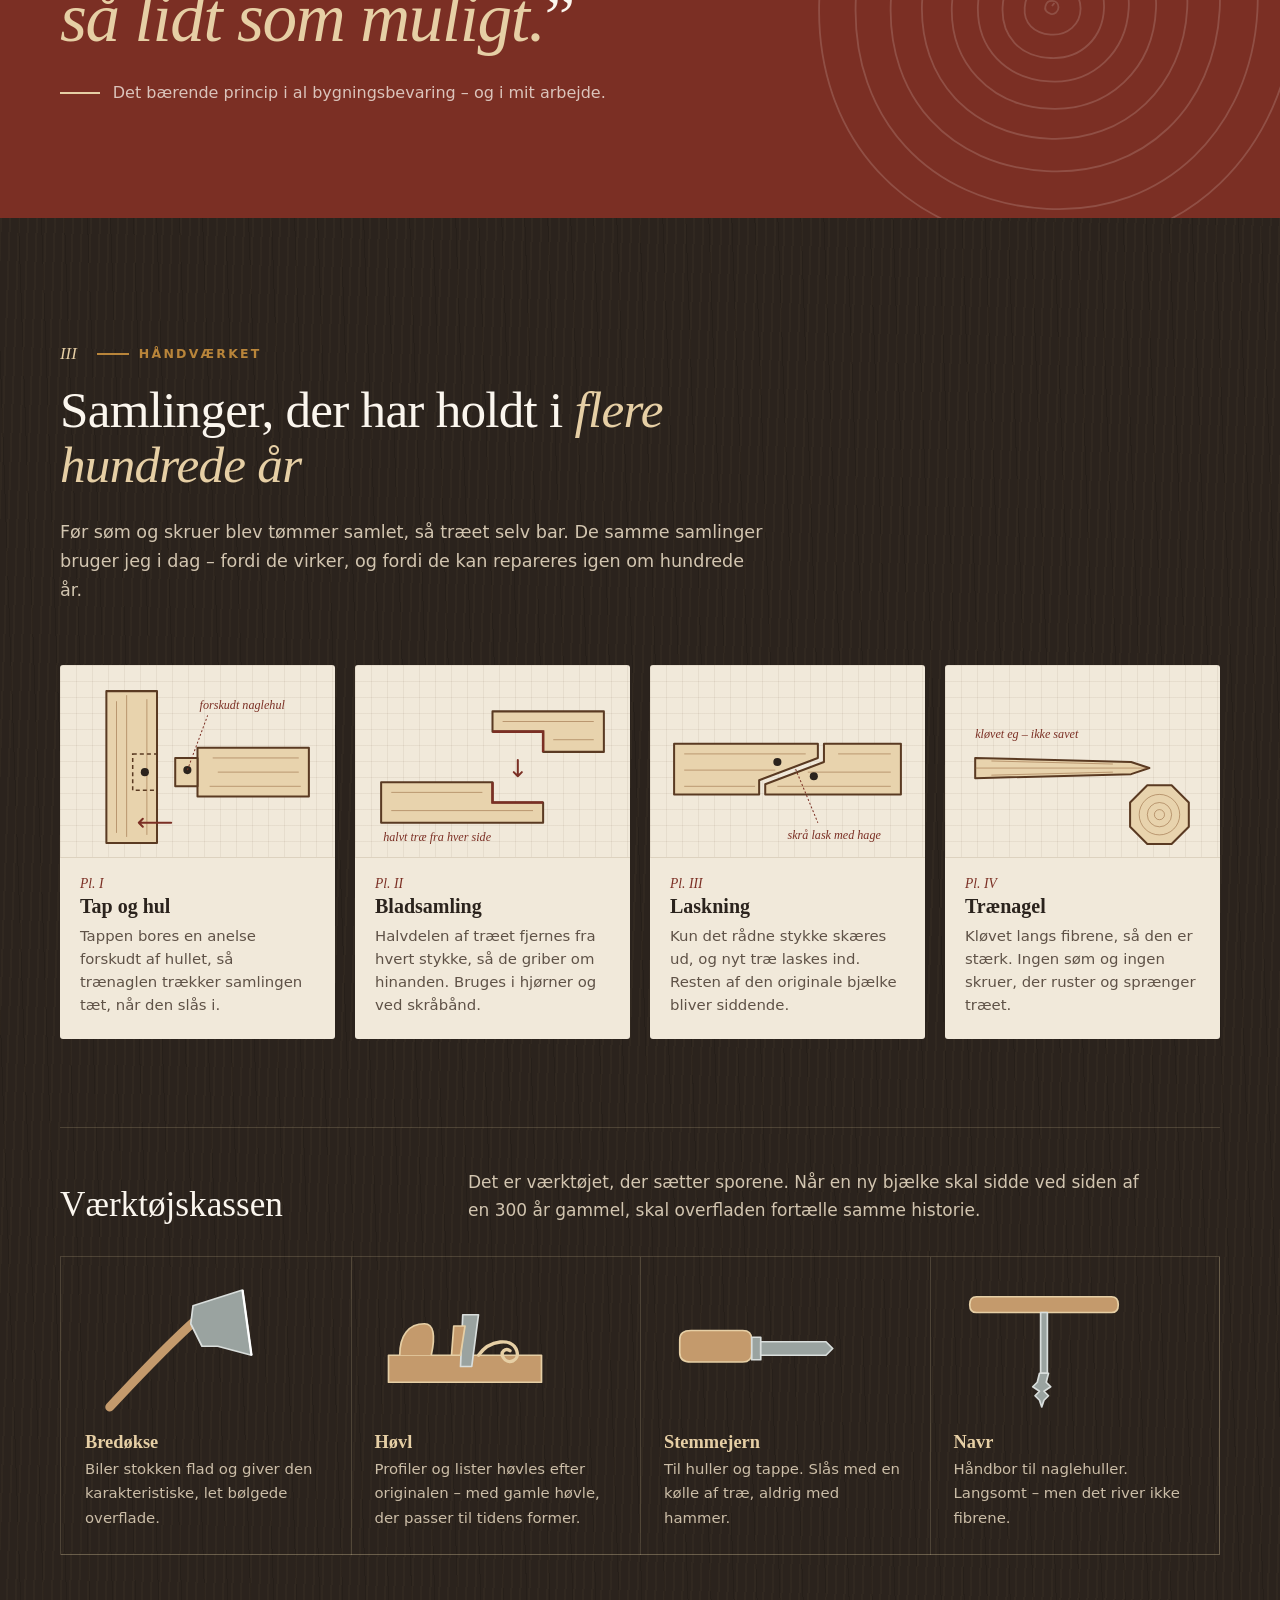
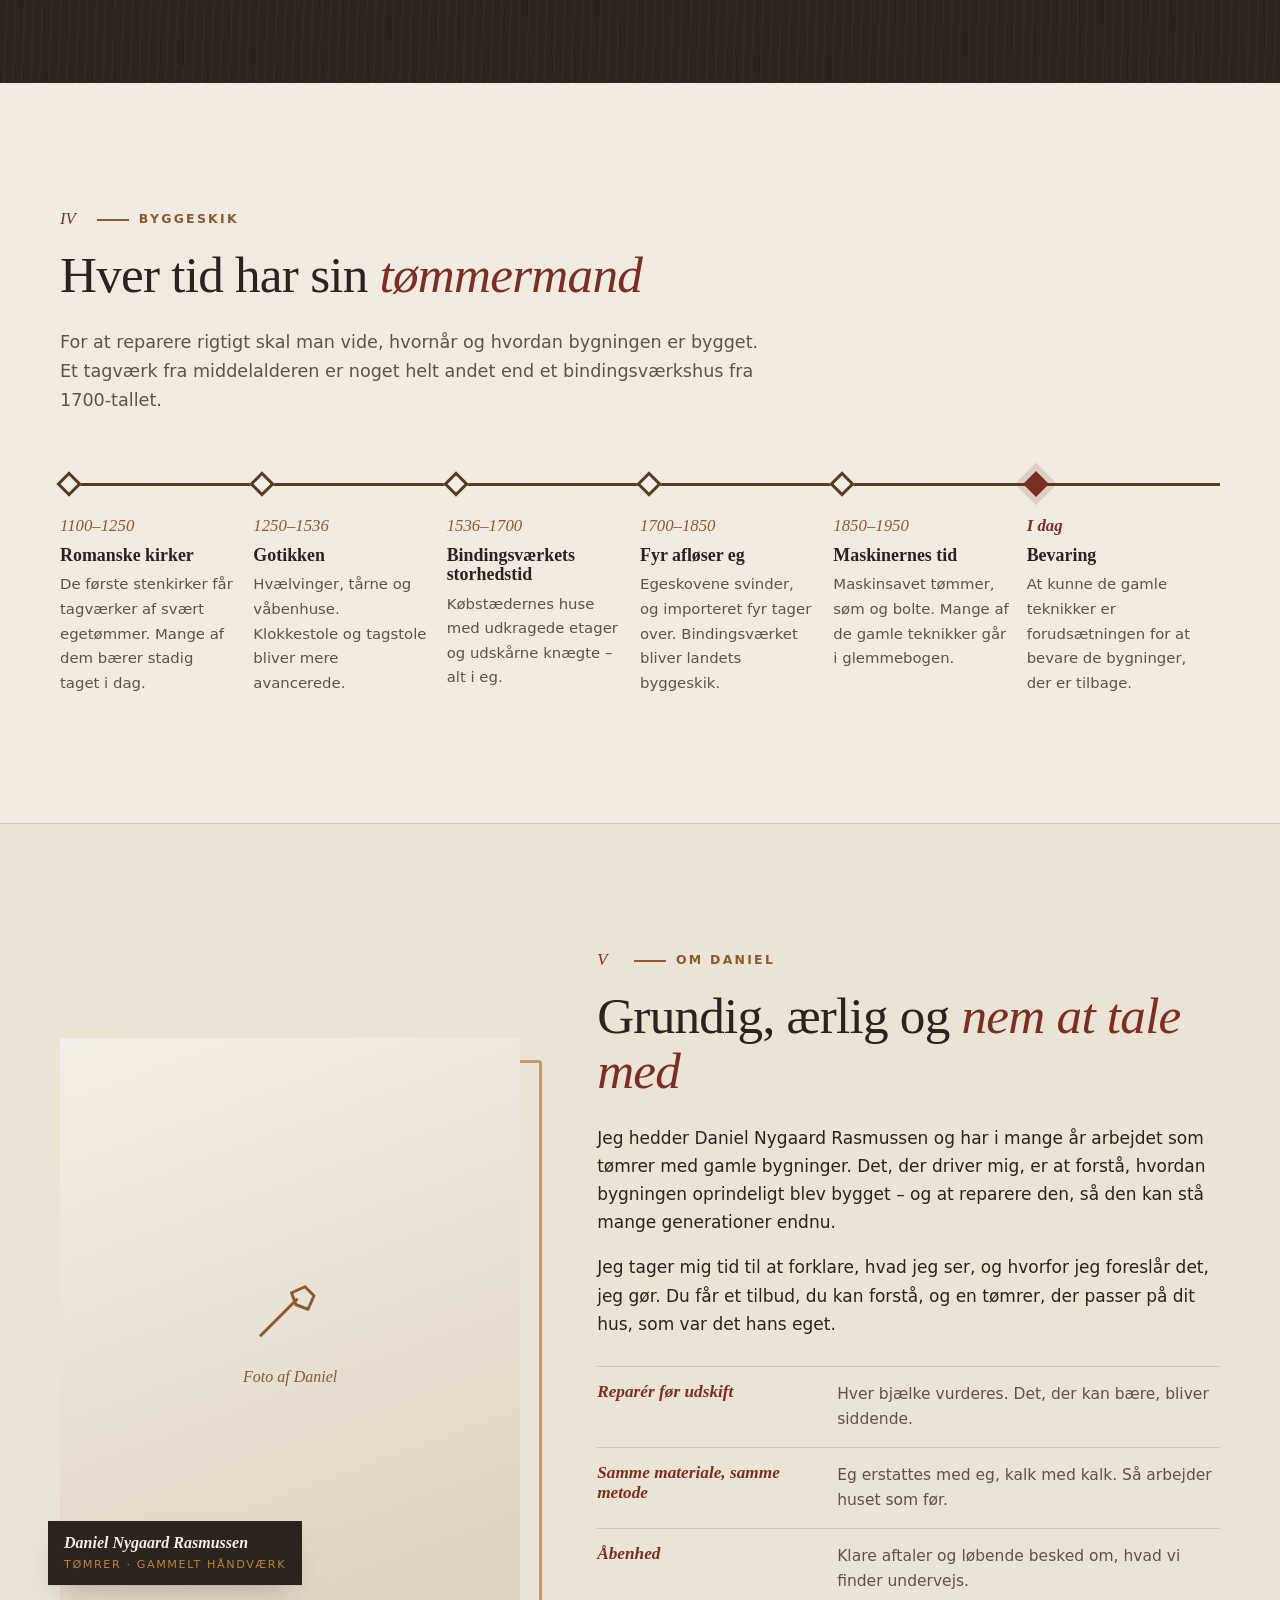
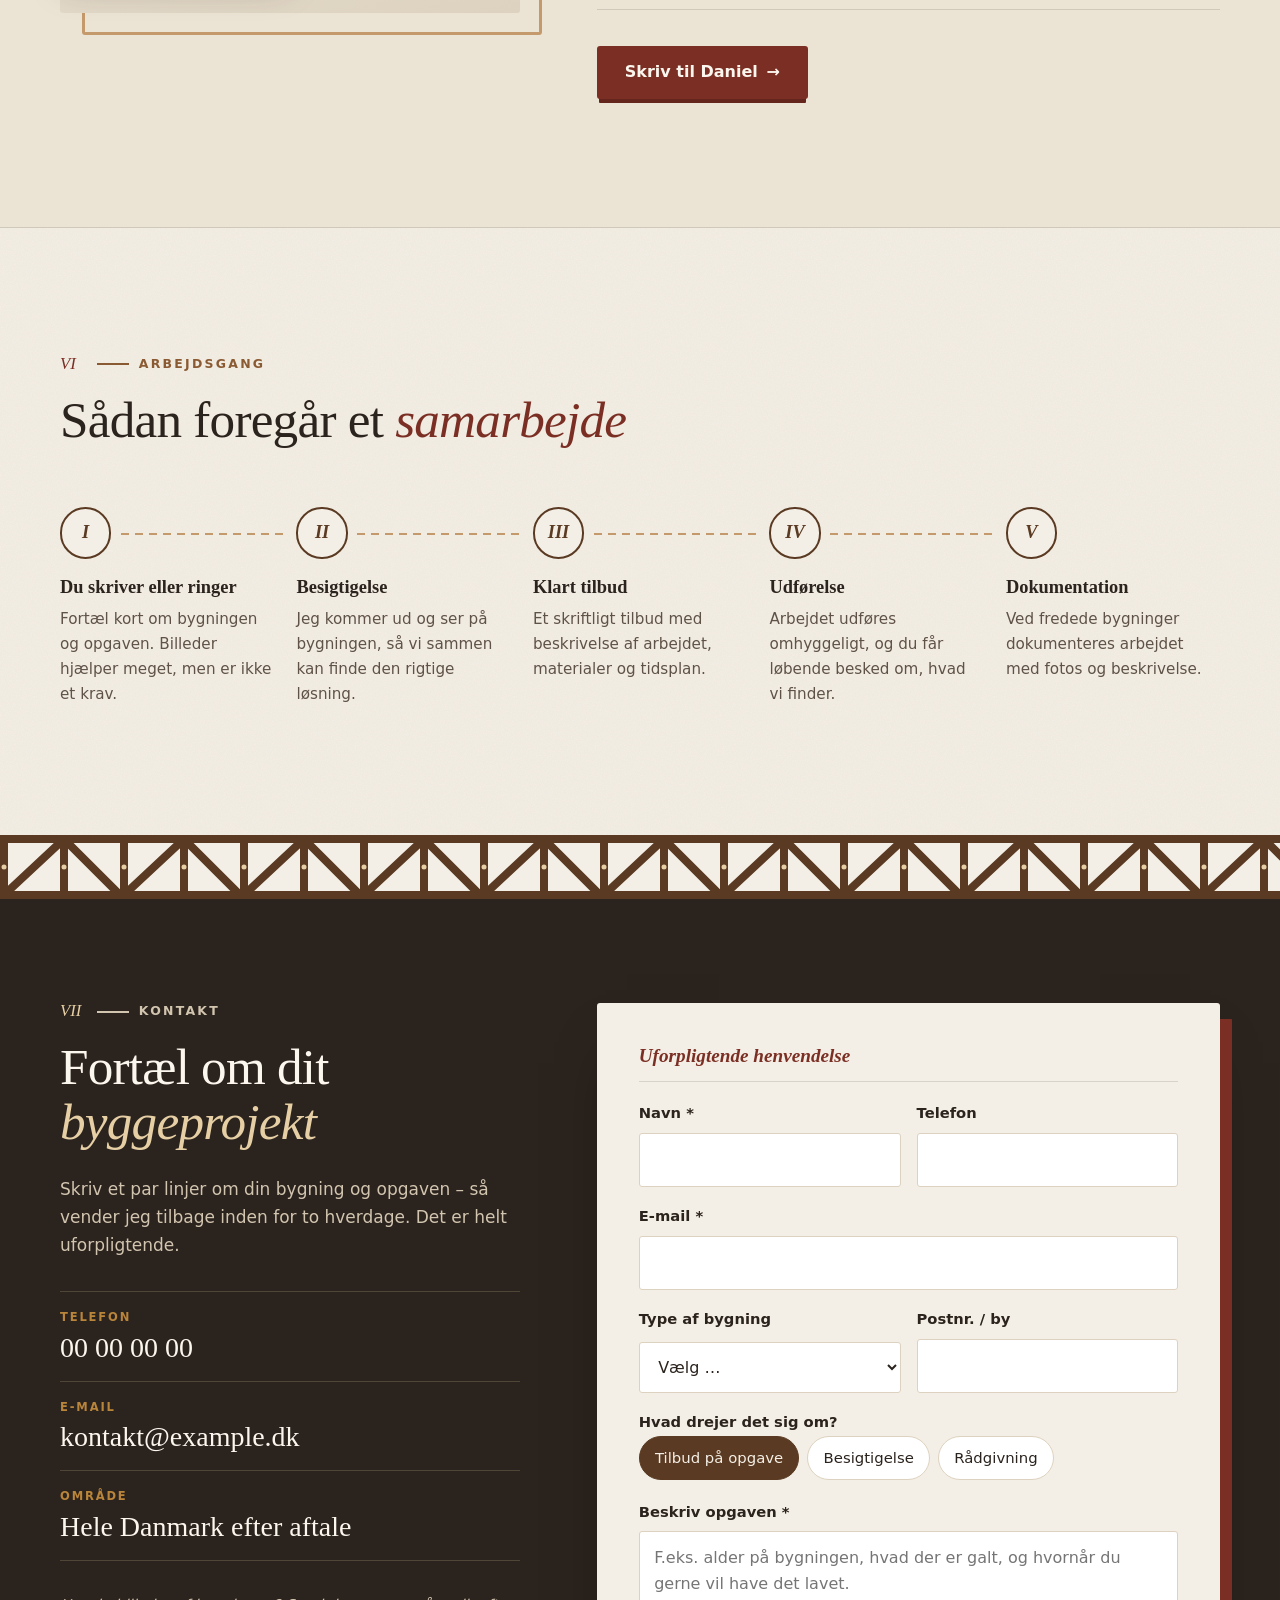
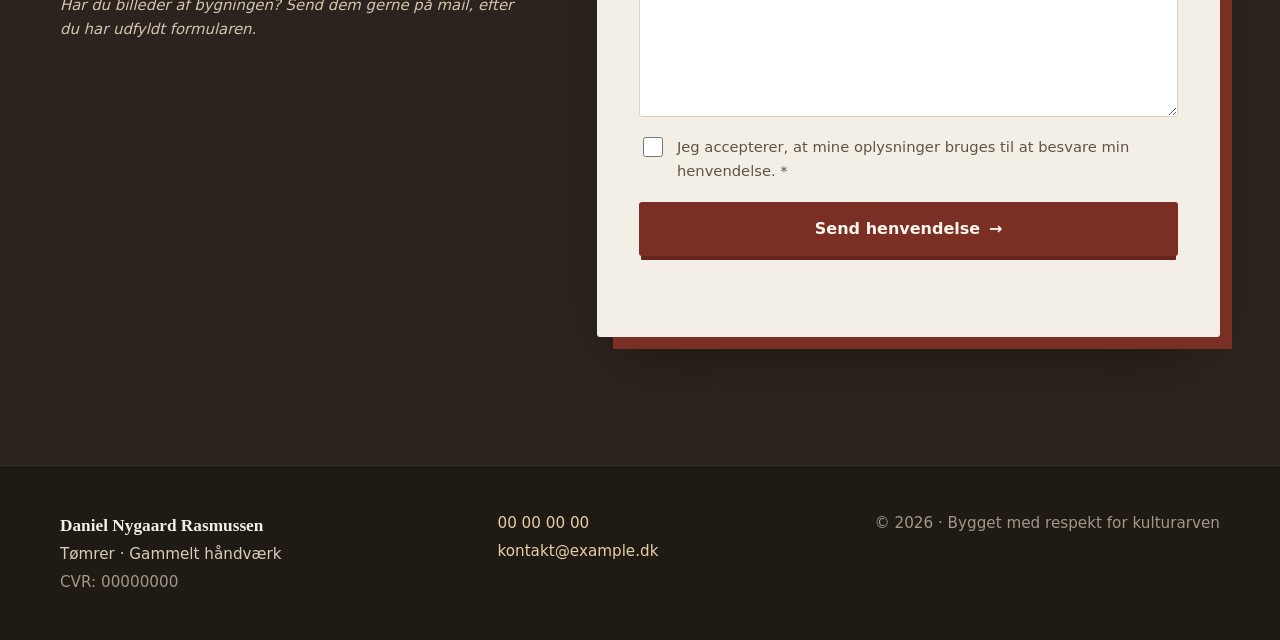
==== commit 7f054a3b: "Nyt design: opmålingstegning, interaktiv bindingsværksanatomi, samlinger, værktøj og tidslinje Grafi" ====
--- a/index.html
+++ b/index.html
@@ -11,6 +11,7 @@
   <meta property="og:type" content="website">
   <link rel="icon" href="assets/favicon.svg" type="image/svg+xml">
   <link rel="stylesheet" href="assets/style.css">
+  <script>document.documentElement.classList.add("js")</script>
 </head>
 <body>
 
@@ -36,9 +37,9 @@
 
     <nav id="nav" class="nav">
       <a href="#ydelser">Opgaver</a>
+      <a href="#anatomi">Bindingsværk</a>
       <a href="#haandvaerk">Håndværket</a>
       <a href="#om">Om Daniel</a>
-      <a href="#arbejdsgang">Arbejdsgang</a>
       <a class="btn btn-small" href="#kontakt">Få et tilbud</a>
     </nav>
   </div>
@@ -46,19 +47,19 @@
 
 <main id="indhold">
 
-  <!-- HERO -->
+  <!-- ============ HERO ============ -->
   <section class="hero">
     <div class="wrap hero-inner">
       <div class="hero-text">
         <p class="eyebrow">Kirker · Fredede huse · Bindingsværk</p>
-        <h1>Gammelt håndværk, der holder i hundrede år mere.</h1>
+        <h1>Gammelt håndværk, der <em>holder</em> i hundrede år mere.</h1>
         <p class="lead">
           Jeg er tømrer med speciale i de gamle byggeteknikker. Med økse, høvl og
           traditionelle samlinger istandsætter jeg kirker, fredede og bevaringsværdige
-          bygninger, så kulturarven bliver bevaret – og ikke bare repareret.
+          bygninger, så kulturarven bliver bevaret – ikke bare repareret.
         </p>
         <div class="hero-actions">
-          <a class="btn" href="#kontakt">Fortæl om dit projekt</a>
+          <a class="btn" href="#kontakt">Fortæl om dit projekt <span aria-hidden="true">→</span></a>
           <a class="btn btn-ghost" href="tel:+4500000000" data-phone>Ring: <span data-phone-text>00 00 00 00</span></a>
         </div>
         <ul class="hero-points">
@@ -68,72 +69,154 @@
         </ul>
       </div>
 
-      <figure class="hero-art" aria-hidden="true">
-        <svg viewBox="0 0 400 420" role="img">
-          <!-- Gavl i bindingsværk -->
-          <g class="frame">
-            <path class="roof" d="M20 170 200 20 380 170"/>
-            <rect class="infill" x="50" y="170" width="300" height="230"/>
-            <!-- tømmer -->
-            <path class="beam" d="M50 170h300M50 400h300M50 170v230M350 170v230M50 285h300"/>
-            <path class="beam" d="M125 170v230M200 170v230M275 170v230"/>
-            <path class="beam thin" d="M50 285 125 170M350 285 275 170M50 400l75-115M350 400l-75-115"/>
-            <!-- gavltrekant -->
-            <path class="beam" d="M60 170 200 53 340 170"/>
-            <path class="beam thin" d="M200 53v117M130 112h140M200 112l-70 58M200 112l70 58"/>
-            <!-- vinduer -->
-            <rect class="window" x="140" y="300" width="45" height="60"/>
-            <rect class="window" x="215" y="300" width="45" height="60"/>
-            <path class="mullion" d="M162.5 300v60M140 330h45M237.5 300v60M215 330h45"/>
-            <!-- trænagler -->
-            <g class="pegs">
-              <circle cx="125" cy="170" r="3"/><circle cx="200" cy="170" r="3"/><circle cx="275" cy="170" r="3"/>
-              <circle cx="125" cy="285" r="3"/><circle cx="200" cy="285" r="3"/><circle cx="275" cy="285" r="3"/>
-              <circle cx="50" cy="285" r="3"/><circle cx="350" cy="285" r="3"/>
-            </g>
+      <figure class="drawing" aria-label="Opmålingstegning af en gavl i bindingsværk med navne på bygningsdelene">
+        <svg class="hero-svg" viewBox="-110 20 740 560" aria-hidden="true">
+          <defs>
+            <pattern id="hatch" width="6" height="6" patternUnits="userSpaceOnUse" patternTransform="rotate(45)">
+              <path d="M0 0v6" stroke="#8a5a32" stroke-width="1" opacity=".35"/>
+            </pattern>
+          </defs>
+
+          <!-- tavl (kalkede felter) -->
+          <g class="d-fill">
+            <path d="M58 258H462V452H58z"/>
+            <path d="M58 250 260 72 462 250z"/>
+          </g>
+
+          <!-- syld -->
+          <g class="d-stones">
+            <path d="M44 472h432v26H44z" fill="url(#hatch)" stroke="none"/>
+            <ellipse cx="70" cy="485" rx="24" ry="12"/><ellipse cx="122" cy="487" rx="28" ry="11"/>
+            <ellipse cx="178" cy="484" rx="25" ry="13"/><ellipse cx="232" cy="487" rx="27" ry="11"/>
+            <ellipse cx="288" cy="485" rx="25" ry="12"/><ellipse cx="342" cy="486" rx="27" ry="12"/>
+            <ellipse cx="398" cy="484" rx="25" ry="13"/><ellipse cx="452" cy="486" rx="24" ry="11"/>
+          </g>
+
+          <!-- tømmer -->
+          <g class="d-beam">
+            <path class="draw" pathLength="1" d="M48 462H472"/>                         <!-- syldstok -->
+            <path class="draw" pathLength="1" d="M48 250H472"/>                         <!-- bjælke/rem -->
+            <path class="draw" pathLength="1" d="M60 452V258M160 452V258M260 452V258M360 452V258M460 452V258"/>
+            <path class="draw thin" pathLength="1" d="M60 352H460"/>                    <!-- løsholt -->
+            <path class="draw thin" pathLength="1" d="M68 444 152 360M452 444 368 360"/> <!-- skråbånd -->
+            <path class="draw" pathLength="1" d="M40 258 260 64 480 258"/>              <!-- spær -->
+            <path class="draw thin" pathLength="1" d="M148 168H372"/>                   <!-- hanebånd -->
+            <path class="draw thin" pathLength="1" d="M160 242V160M360 242V160M260 242V80"/>
+            <path class="draw thin" pathLength="1" d="M168 242 252 176M352 242 268 176"/>
+          </g>
+
+          <!-- vinduer -->
+          <g class="d-window">
+            <path d="M184 272h52v62h-52zM284 272h52v62h-52z"/>
+            <path class="mullion" d="M210 272v62M184 303h52M310 272v62M284 303h52"/>
+          </g>
+
+          <!-- trænagler -->
+          <g class="d-peg">
+            <circle cx="60" cy="352" r="3.2"/><circle cx="160" cy="352" r="3.2"/><circle cx="260" cy="352" r="3.2"/>
+            <circle cx="360" cy="352" r="3.2"/><circle cx="460" cy="352" r="3.2"/>
+            <circle cx="160" cy="250" r="3.2"/><circle cx="260" cy="250" r="3.2"/><circle cx="360" cy="250" r="3.2"/>
+            <circle cx="260" cy="168" r="3.2"/>
+          </g>
+
+          <!-- målsætning -->
+          <g class="d-dim">
+            <path d="M48 535H472M48 527v16M472 527v16M160 531v8M260 531v8M360 531v8"/>
+            <text x="260" y="560" text-anchor="middle">4 fag · 8,40 m</text>
+            <path d="M548 64V462M540 64h16M540 462h16M540 250h16"/>
+            <text x="562" y="160" class="vert">gavl</text>
+            <text x="562" y="360" class="vert">etage</text>
+          </g>
+
+          <!-- forklaringer -->
+          <g class="d-label">
+            <path d="M120 188 -40 188"/><circle cx="120" cy="188" r="4"/><text x="-104" y="194">Spær</text>
+            <path d="M330 168 610 120"/><circle cx="330" cy="168" r="4"/><text x="572" y="112">Hanebånd</text>
+            <path d="M110 352 -40 352"/><circle cx="110" cy="352" r="4"/><text x="-104" y="348">Løsholt</text>
+            <path d="M102 410 -40 410"/><circle cx="102" cy="410" r="4"/><text x="-104" y="406">Skråbånd</text>
+            <path d="M210 462 -40 462"/><circle cx="210" cy="462" r="4"/><text x="-104" y="458">Syldstok</text>
+            <path d="M160 300 -40 300"/><circle cx="160" cy="300" r="4"/><text x="-104" y="304">Stolpe</text>
+            <path d="M120 495 -40 495"/><circle cx="120" cy="495" r="4"/><text x="-104" y="510">Syld</text>
+            <path d="M260 352 610 400"/><circle cx="260" cy="352" r="4"/><text x="560" y="420">Trænagel</text>
           </g>
         </svg>
+
+        <figcaption class="title-block">
+          <span><b>Gavl i bindingsværk</b></span>
+          <span>Opmåling · M 1:50</span>
+          <span>Tegn. D.N.R.</span>
+        </figcaption>
+
+        <!-- roterende stempel -->
+        <div class="seal" aria-hidden="true">
+          <svg viewBox="0 0 200 200">
+            <defs><path id="circ" d="M100 100m-74 0a74 74 0 1 1 148 0a74 74 0 1 1-148 0"/></defs>
+            <circle cx="100" cy="100" r="96" class="seal-bg"/>
+            <circle cx="100" cy="100" r="58" class="seal-ring"/>
+            <text class="seal-text"><textPath href="#circ" startOffset="0">GAMMELT HÅNDVÆRK · KULTURARV · BINDINGSVÆRK · </textPath></text>
+            <!-- økse -->
+            <g transform="translate(100 100) rotate(-30)">
+              <path class="seal-handle" d="M-4 38C-2 10 0-14 2-34"/>
+              <path class="seal-axe" d="M-2-38 26-48 30-12 6-18 0-26z"/>
+            </g>
+          </svg>
+        </div>
       </figure>
     </div>
-    <div class="shavings" aria-hidden="true"></div>
-  </section>
-
-  <!-- YDELSER -->
+  </section>
+
+  <!-- ============ MATERIALER ============ -->
+  <div class="marquee" aria-label="Materialer: eg, fyr, kalk, linolie, trætjære, ler, halm, trænagler, kampesten">
+    <div class="marquee-track" aria-hidden="true">
+      <span>Egetræ</span><i></i><span>Kalk</span><i></i><span>Linoliemaling</span><i></i><span>Trætjære</span><i></i>
+      <span>Kernefyr</span><i></i><span>Ler &amp; halm</span><i></i><span>Trænagler</span><i></i><span>Kampesten</span><i></i>
+      <span>Egetræ</span><i></i><span>Kalk</span><i></i><span>Linoliemaling</span><i></i><span>Trætjære</span><i></i>
+      <span>Kernefyr</span><i></i><span>Ler &amp; halm</span><i></i><span>Trænagler</span><i></i><span>Kampesten</span><i></i>
+    </div>
+  </div>
+
+  <!-- ============ I. OPGAVER ============ -->
   <section id="ydelser" class="section">
     <div class="wrap">
       <header class="section-head">
-        <p class="eyebrow">Opgaver</p>
-        <h2>Når bygningen er for værdifuld til en standardløsning</h2>
+        <p class="eyebrow"><span class="num">I</span> Opgaver</p>
+        <h2>Når bygningen er for værdifuld til en <em>standardløsning</em></h2>
         <p>Gamle bygninger er bygget med andre materialer og andre metoder end i dag. Derfor skal de også repareres på deres egne præmisser.</p>
       </header>
 
       <div class="cards">
         <article class="card">
+          <span class="card-no">01</span>
           <svg class="card-icon" viewBox="0 0 48 48" aria-hidden="true"><path d="M24 4v8M20 8h8M14 44V22l10-8 10 8v22M14 44h20M21 44v-9a3 3 0 0 1 6 0v9"/></svg>
           <h3>Kirker &amp; kirketømmer</h3>
-          <p>Istandsættelse af tagværk, tårne, klokkestole, bjælkelag og inventar i tæt dialog med menighedsråd, arkitekt og stiftsøvrighed.</p>
+          <p>Tagværker, tårne, klokkestole og bjælkelag – i tæt dialog med menighedsråd, arkitekt og stift.</p>
         </article>
         <article class="card">
+          <span class="card-no">02</span>
           <svg class="card-icon" viewBox="0 0 48 48" aria-hidden="true"><path d="M6 20 24 6l18 14M10 17v27h28V17M10 30h28M19 17v27M29 17v27M10 30l9-13M38 30l-9-13"/></svg>
           <h3>Bindingsværk</h3>
-          <p>Udskiftning af syldstokke, stolper, løsholter og skråbånd med tapsamlinger og trænagler – og kun det, der faktisk er nødvendigt.</p>
+          <p>Nye syldstokke, stolper, løsholter og skråbånd med tapsamlinger og trænagler – kun dér, hvor det er nødvendigt.</p>
         </article>
         <article class="card">
+          <span class="card-no">03</span>
           <svg class="card-icon" viewBox="0 0 48 48" aria-hidden="true"><path d="M4 22 24 8l20 14M8 19v25h32V19M16 44V30h16v14M24 30v14"/><circle cx="24" cy="20" r="3"/></svg>
           <h3>Fredede &amp; bevaringsværdige huse</h3>
-          <p>Arbejde der lever op til kravene fra Slots- og Kulturstyrelsen og kommunens bevaringsregler – med dokumentation undervejs.</p>
+          <p>Arbejde der lever op til kravene fra Slots- og Kulturstyrelsen og kommunens bevaringsregler.</p>
         </article>
         <article class="card">
-          <svg class="card-icon" viewBox="0 0 48 48" aria-hidden="true"><path d="M4 30 24 12l20 18M10 25v4M38 25v4M14 21l20 0M24 12v18M4 30h40M8 36h32"/></svg>
+          <span class="card-no">04</span>
+          <svg class="card-icon" viewBox="0 0 48 48" aria-hidden="true"><path d="M4 30 24 12l20 18M14 21h20M24 12v18M4 30h40M8 36h32"/></svg>
           <h3>Tagværk &amp; bjælkelag</h3>
-          <p>Reparation og udskiftning af spær, hanebånd, remme og bjælker. Gammelt tømmer genbruges, hvor det kan bære.</p>
+          <p>Spær, hanebånd, remme og bjælker repareres med laskninger. Gammelt tømmer genbruges, hvor det kan bære.</p>
         </article>
         <article class="card">
+          <span class="card-no">05</span>
           <svg class="card-icon" viewBox="0 0 48 48" aria-hidden="true"><rect x="12" y="6" width="24" height="36"/><path d="M24 6v36M12 24h24M16 10h4M28 10h4"/></svg>
           <h3>Døre, porte &amp; detaljer</h3>
-          <p>Rekonstruktion og reparation af porte, døre, gesimser og profiler – høvlet efter originalen.</p>
+          <p>Porte, døre, gesimser og profiler rekonstrueres – høvlet efter originalen.</p>
         </article>
         <article class="card">
+          <span class="card-no">06</span>
           <svg class="card-icon" viewBox="0 0 48 48" aria-hidden="true"><path d="M10 6h20l8 8v28H10zM30 6v8h8M16 22h16M16 28h16M16 34h10"/></svg>
           <h3>Registrering &amp; rådgivning</h3>
           <p>Besigtigelse, skadesregistrering og en ærlig vurdering af, hvad der bør gøres nu – og hvad der kan vente.</p>
@@ -142,47 +225,254 @@
     </div>
   </section>
 
-  <!-- HÅNDVÆRKET -->
+  <!-- ============ II. ANATOMI ============ -->
+  <section id="anatomi" class="section section-paper">
+    <div class="wrap">
+      <header class="section-head">
+        <p class="eyebrow"><span class="num">II</span> Anatomi</p>
+        <h2>Et bindingsværk, <em>stykke for stykke</em></h2>
+        <p>Hvert stykke tømmer har sit navn og sin opgave. Peg på en bygningsdel og se, hvad den gør – og hvad jeg kigger efter, når jeg kommer ud til dit hus.</p>
+      </header>
+
+      <div class="anatomy">
+        <div class="anatomy-figure">
+          <svg class="anatomy-svg" viewBox="0 0 900 460" role="img" aria-label="Tegning af en bindingsværksvæg med fem fag">
+            <g data-part="tavl" class="part part-tavl">
+              <path d="M49 76h146v149H49zM49 239h146v135H49zM213 76h146v149H213zM213 239h146v135H213zM541 76h146v149H541zM541 239h146v135H541zM705 76h146v149H705zM705 239h146v135H705zM377 76h146v74H377z"/>
+            </g>
+            <g data-part="vindue" class="part part-vindue">
+              <path d="M240 98h92v104h-92zM568 98h92v104h-92z"/>
+              <path class="glaze" d="M286 98v104M240 150h92M614 98v104M568 150h92"/>
+            </g>
+            <g data-part="doer" class="part part-doer">
+              <path d="M386 160h128v214H386z"/>
+              <path class="glaze" d="M418 160v214M450 160v214M482 160v214M396 200l108 0M396 330h108"/>
+            </g>
+            <g data-part="syld" class="part part-syld">
+              <ellipse cx="62" cy="414" rx="30" ry="18"/><ellipse cx="130" cy="418" rx="34" ry="16"/><ellipse cx="200" cy="412" rx="30" ry="19"/>
+              <ellipse cx="268" cy="418" rx="32" ry="16"/><ellipse cx="336" cy="413" rx="30" ry="18"/><ellipse cx="404" cy="418" rx="34" ry="16"/>
+              <ellipse cx="474" cy="412" rx="30" ry="19"/><ellipse cx="542" cy="418" rx="32" ry="16"/><ellipse cx="610" cy="413" rx="30" ry="18"/>
+              <ellipse cx="678" cy="418" rx="34" ry="16"/><ellipse cx="748" cy="412" rx="30" ry="19"/><ellipse cx="816" cy="417" rx="32" ry="16"/>
+              <path class="ground" d="M10 438H890"/>
+            </g>
+            <g data-part="syldstok" class="part part-beam"><path d="M30 384H870"/></g>
+            <g data-part="stolpe" class="part part-beam"><path d="M40 76V374M204 76V374M368 76V374M532 76V374M696 76V374M860 76V374"/></g>
+            <g data-part="losholt" class="part part-beam thin"><path d="M40 232H368M532 232H860M368 152H532"/></g>
+            <g data-part="skraabaand" class="part part-beam thin"><path d="M52 372 192 240M848 372 708 240"/></g>
+            <g data-part="rem" class="part part-beam"><path d="M28 66H872"/></g>
+            <g data-part="bjaelke" class="part part-end">
+              <path d="M27 30h26v26H27zM191 30h26v26h-26zM355 30h26v26h-26zM519 30h26v26h-26zM683 30h26v26h-26zM847 30h26v26h-26z"/>
+              <path class="rings" d="M40 43m-7 0a7 7 0 1 0 14 0a7 7 0 1 0-14 0M204 43m-7 0a7 7 0 1 0 14 0a7 7 0 1 0-14 0M368 43m-7 0a7 7 0 1 0 14 0a7 7 0 1 0-14 0M532 43m-7 0a7 7 0 1 0 14 0a7 7 0 1 0-14 0M696 43m-7 0a7 7 0 1 0 14 0a7 7 0 1 0-14 0M860 43m-7 0a7 7 0 1 0 14 0a7 7 0 1 0-14 0"/>
+            </g>
+            <g data-part="naegler" class="part part-peg">
+              <circle cx="40" cy="232" r="4"/><circle cx="204" cy="232" r="4"/><circle cx="368" cy="232" r="4"/><circle cx="532" cy="232" r="4"/>
+              <circle cx="696" cy="232" r="4"/><circle cx="860" cy="232" r="4"/><circle cx="368" cy="152" r="4"/><circle cx="532" cy="152" r="4"/>
+              <circle cx="40" cy="378" r="4"/><circle cx="204" cy="378" r="4"/><circle cx="368" cy="378" r="4"/><circle cx="532" cy="378" r="4"/>
+              <circle cx="696" cy="378" r="4"/><circle cx="860" cy="378" r="4"/><circle cx="40" cy="70" r="4"/><circle cx="204" cy="70" r="4"/>
+              <circle cx="368" cy="70" r="4"/><circle cx="532" cy="70" r="4"/><circle cx="696" cy="70" r="4"/><circle cx="860" cy="70" r="4"/>
+              <circle cx="186" cy="248" r="4"/><circle cx="714" cy="248" r="4"/>
+            </g>
+          </svg>
+        </div>
+
+        <div class="anatomy-side">
+          <ul class="parts" role="list">
+            <li><button type="button" data-part="syld"><span class="pn">1</span>Syld</button></li>
+            <li><button type="button" data-part="syldstok"><span class="pn">2</span>Syldstok</button></li>
+            <li><button type="button" data-part="stolpe"><span class="pn">3</span>Stolper</button></li>
+            <li><button type="button" data-part="losholt"><span class="pn">4</span>Løsholter</button></li>
+            <li><button type="button" data-part="skraabaand"><span class="pn">5</span>Skråbånd</button></li>
+            <li><button type="button" data-part="rem"><span class="pn">6</span>Rem</button></li>
+            <li><button type="button" data-part="bjaelke"><span class="pn">7</span>Bjælkeender</button></li>
+            <li><button type="button" data-part="tavl"><span class="pn">8</span>Tavl</button></li>
+            <li><button type="button" data-part="naegler"><span class="pn">9</span>Trænagler</button></li>
+          </ul>
+
+          <div class="part-info" aria-live="polite">
+            <p class="part-info-kicker">Bygningsdel</p>
+            <h3 class="part-info-title">Peg på væggen</h3>
+            <p class="part-info-text">Vælg en bygningsdel for at se, hvad den gør, og hvad der typisk går galt.</p>
+          </div>
+        </div>
+      </div>
+    </div>
+  </section>
+
+  <!-- ============ CITAT ============ -->
+  <section class="quote-band">
+    <div class="wrap">
+      <svg class="rings-deco" viewBox="0 0 400 400" aria-hidden="true">
+        <g fill="none" stroke="currentColor">
+          <path d="M200 196c3 0 5 2 5 5s-3 6-6 5-5-3-4-6 2-4 5-4z"/>
+          <path d="M200 182c12 0 22 8 22 20s-10 21-23 20-21-9-20-21 9-19 21-19z"/>
+          <path d="M201 164c22 0 40 16 39 38s-17 39-41 38-38-17-37-39 17-37 39-37z"/>
+          <path d="M202 144c33 1 59 25 57 58s-27 58-61 56-56-26-55-58 26-57 59-56z"/>
+          <path d="M203 122c45 1 79 34 77 80s-36 79-82 77-77-36-75-80 35-78 80-77z"/>
+          <path d="M204 98c58 1 103 45 100 104s-47 103-107 100-99-46-97-104 46-101 104-100z"/>
+          <path d="M205 72c72 2 128 57 124 131s-58 128-133 124-123-57-120-130 57-127 129-125z"/>
+          <path d="M206 44c88 2 157 70 152 160s-71 157-162 152-150-70-147-159 70-155 157-153z"/>
+          <path d="M207 14c104 3 186 83 180 190s-84 186-192 180-178-83-174-189 83-184 186-181z"/>
+          <path d="M200 200 330 40" stroke-dasharray="3 6"/>
+        </g>
+      </svg>
+      <blockquote>
+        <p>“Så meget som nødvendigt,<br><em>så lidt som muligt.</em>”</p>
+        <footer>Det bærende princip i al bygningsbevaring – og i mit arbejde.</footer>
+      </blockquote>
+    </div>
+  </section>
+
+  <!-- ============ III. HÅNDVÆRKET ============ -->
   <section id="haandvaerk" class="section section-dark">
-    <div class="wrap split">
-      <div>
-        <p class="eyebrow">Håndværket</p>
-        <h2>Økse, høvl og tålmodighed</h2>
-        <p>
-          Tømmer, der er bilet med økse, har en anden overflade og en anden holdbarhed
-          end savet træ. Når en gammel bjælke skal erstattes, bliver den nye bearbejdet
-          på samme måde som den oprindelige – så reparationen falder i ét med bygningen.
-        </p>
-        <p>
-          Jeg arbejder med de materialer, bygningen er født med: kernetræ af eg og fyr,
-          trænagler i stedet for skruer, kalk, linoliemaling og trætjære. Det er
-          materialer, der kan ånde, repareres og ældes pænt.
-        </p>
-      </div>
-
-      <ul class="craft-list">
+    <div class="wrap">
+      <header class="section-head">
+        <p class="eyebrow"><span class="num">III</span> Håndværket</p>
+        <h2>Samlinger, der har holdt i <em>flere hundrede år</em></h2>
+        <p>Før søm og skruer blev tømmer samlet, så træet selv bar. De samme samlinger bruger jeg i dag – fordi de virker, og fordi de kan repareres igen om hundrede år.</p>
+      </header>
+
+      <div class="plates">
+        <figure class="plate">
+          <svg viewBox="0 0 240 170" aria-hidden="true">
+            <path class="p-wood" d="M30 10h50v150H30z"/>
+            <path class="p-hidden" d="M56 72h24v36H56z"/>
+            <path class="p-wood" d="M120 66h110v48H120z"/>
+            <path class="p-wood" d="M98 76h22v28H98z"/>
+            <path class="p-grain" d="M40 20v130M50 14v140M70 18v134M135 76h85M140 90h80M132 104h90"/>
+            <circle class="p-hole" cx="68" cy="90" r="4"/>
+            <circle class="p-hole" cx="110" cy="88" r="4"/>
+            <path class="p-arrow" d="M94 140H62M66 136l-4 4 4 4"/>
+            <path class="p-lead" d="M110 88 130 34"/><text class="p-note" x="122" y="28">forskudt naglehul</text>
+          </svg>
+          <figcaption><span class="pl">Pl. I</span><b>Tap og hul</b>Tappen bores en anelse forskudt af hullet, så trænaglen trækker samlingen tæt, når den slås i.</figcaption>
+        </figure>
+
+        <figure class="plate">
+          <svg viewBox="0 0 240 170" aria-hidden="true">
+            <path class="p-wood" d="M10 100h110v20h50v20H10z"/>
+            <path class="p-wood" d="M120 30h110v40h-60V50h-50z"/>
+            <path class="p-cut" d="M120 100v20h50M120 50h50v20"/>
+            <path class="p-grain" d="M20 110h90M20 128h140M130 40h90M180 58h40"/>
+            <path class="p-arrow" d="M145 78v16M141 90l4 4 4-4"/>
+            <text class="p-note" x="12" y="158">halvt træ fra hver side</text>
+          </svg>
+          <figcaption><span class="pl">Pl. II</span><b>Bladsamling</b>Halvdelen af træet fjernes fra hvert stykke, så de griber om hinanden. Bruges i hjørner og ved skråbånd.</figcaption>
+        </figure>
+
+        <figure class="plate">
+          <svg viewBox="0 0 240 170" aria-hidden="true">
+            <path class="p-wood" d="M8 62h142v14l-58 22v14H8z"/>
+            <path class="p-wood" d="M156 62h76v50H98v-10l58-22z"/>
+            <path class="p-grain" d="M18 72h120M18 88h90M18 104h70M170 72h52M140 90h82M110 104h112"/>
+            <circle class="p-hole" cx="110" cy="80" r="4"/><circle class="p-hole" cx="146" cy="94" r="4"/>
+            <path class="p-lead" d="M128 87 150 140"/><text class="p-note" x="120" y="156">skrå lask med hage</text>
+          </svg>
+          <figcaption><span class="pl">Pl. III</span><b>Laskning</b>Kun det rådne stykke skæres ud, og nyt træ laskes ind. Resten af den originale bjælke bliver siddende.</figcaption>
+        </figure>
+
+        <figure class="plate">
+          <svg viewBox="0 0 240 170" aria-hidden="true">
+            <path class="p-wood" d="M14 76 168 80l18 6-18 6-154 4z"/>
+            <path class="p-grain" d="M14 86h170M30 79l120 3M30 93l120-3"/>
+            <g transform="translate(196 132)">
+              <path class="p-wood" d="M-12-29h24l17 17v24l-17 17h-24l-17-17v-24z"/>
+              <path class="p-grain" d="M0 0m-5 0a5 5 0 1 0 10 0a5 5 0 1 0-10 0M0 0m-12 0a12 12 0 1 0 24 0a12 12 0 1 0-24 0M0 0m-20 0a20 20 0 1 0 40 0a20 20 0 1 0-40 0"/>
+            </g>
+            <text class="p-note" x="14" y="56">kløvet eg – ikke savet</text>
+          </svg>
+          <figcaption><span class="pl">Pl. IV</span><b>Trænagel</b>Kløvet langs fibrene, så den er stærk. Ingen søm og ingen skruer, der ruster og sprænger træet.</figcaption>
+        </figure>
+      </div>
+
+      <div class="tools-head">
+        <h3>Værktøjskassen</h3>
+        <p>Det er værktøjet, der sætter sporene. Når en ny bjælke skal sidde ved siden af en 300 år gammel, skal overfladen fortælle samme historie.</p>
+      </div>
+      <div class="tools">
+        <figure class="tool">
+          <svg viewBox="0 0 160 120" aria-hidden="true">
+            <path class="t-handle" d="M22 112C48 84 78 52 104 30"/>
+            <path class="t-steel" d="M96 22 140 8l8 58-30-8-14 0-10-20z"/>
+            <path class="t-edge" d="M140 8l8 58"/>
+          </svg>
+          <figcaption><b>Bredøkse</b>Biler stokken flad og giver den karakteristiske, let bølgede overflade.</figcaption>
+        </figure>
+        <figure class="tool">
+          <svg viewBox="0 0 160 120" aria-hidden="true">
+            <path class="t-wood" d="M12 66h136v24H12z"/>
+            <path class="t-wood" d="M22 66c0-18 8-28 22-28 8 0 10 10 6 28"/>
+            <path class="t-steel" d="M78 30l14 0-6 46-10 0z"/>
+            <path class="t-wood" d="M70 40h10l-4 26h-8z"/>
+            <path class="t-shaving" d="M92 66c10-14 30-16 34-4 3 9-8 13-12 6-3-5 2-9 6-6"/>
+          </svg>
+          <figcaption><b>Høvl</b>Profiler og lister høvles efter originalen – med gamle høvle, der passer til tidens former.</figcaption>
+        </figure>
+        <figure class="tool">
+          <svg viewBox="0 0 160 120" aria-hidden="true">
+            <path class="t-wood" d="M14 52c0-6 4-8 10-8h46c6 0 8 4 8 8v12c0 4-2 8-8 8H24c-6 0-10-2-10-8z"/>
+            <path class="t-steel" d="M78 50h8v20h-8z"/>
+            <path class="t-steel" d="M86 54h58l6 6-6 6H86z"/>
+          </svg>
+          <figcaption><b>Stemmejern</b>Til huller og tappe. Slås med en kølle af træ, aldrig med hammer.</figcaption>
+        </figure>
+        <figure class="tool">
+          <svg viewBox="0 0 160 120" aria-hidden="true">
+            <path class="t-wood" d="M20 14h120c4 0 6 3 6 7s-2 7-6 7H20c-4 0-6-3-6-7s2-7 6-7z"/>
+            <path class="t-steel" d="M77 28h6v54h-6z"/>
+            <path class="t-steel" d="M76 82h8l-2 8 4 4-6 4 4 4-4 4-2 6-2-6-4-4 4-4-6-4 4-4z"/>
+          </svg>
+          <figcaption><b>Navr</b>Håndbor til naglehuller. Langsomt – men det river ikke fibrene.</figcaption>
+        </figure>
+      </div>
+    </div>
+  </section>
+
+  <!-- ============ IV. BYGGESKIK ============ -->
+  <section id="byggeskik" class="section">
+    <div class="wrap">
+      <header class="section-head">
+        <p class="eyebrow"><span class="num">IV</span> Byggeskik</p>
+        <h2>Hver tid har sin <em>tømmermand</em></h2>
+        <p>For at reparere rigtigt skal man vide, hvornår og hvordan bygningen er bygget. Et tagværk fra middelalderen er noget helt andet end et bindingsværkshus fra 1700-tallet.</p>
+      </header>
+
+      <ol class="timeline">
         <li>
-          <strong>Bilning med økse</strong>
-          <span>Bredøkse og skarøkse til at forme tømmer, som man gjorde for hundreder af år siden.</span>
+          <span class="tl-year">1100–1250</span>
+          <h3>Romanske kirker</h3>
+          <p>De første stenkirker får tagværker af svært egetømmer. Mange af dem bærer stadig taget i dag.</p>
         </li>
         <li>
-          <strong>Håndhøvling</strong>
-          <span>Profiler, lister og overflader høvlet med gamle høvle – så sporene passer til originalen.</span>
+          <span class="tl-year">1250–1536</span>
+          <h3>Gotikken</h3>
+          <p>Hvælvinger, tårne og våbenhuse. Klokkestole og tagstole bliver mere avancerede.</p>
         </li>
         <li>
-          <strong>Traditionelle samlinger</strong>
-          <span>Tap og hul, bladsamlinger og laskninger, låst med trænagler.</span>
+          <span class="tl-year">1536–1700</span>
+          <h3>Bindingsværkets storhedstid</h3>
+          <p>Købstædernes huse med udkragede etager og udskårne knægte – alt i eg.</p>
         </li>
         <li>
-          <strong>Naturmaterialer</strong>
-          <span>Linoliemaling, kalk og trætjære – diffusionsåbent og reparerbart.</span>
+          <span class="tl-year">1700–1850</span>
+          <h3>Fyr afløser eg</h3>
+          <p>Egeskovene svinder, og importeret fyr tager over. Bindingsværket bliver landets byggeskik.</p>
         </li>
-      </ul>
-    </div>
-  </section>
-
-  <!-- OM -->
-  <section id="om" class="section">
+        <li>
+          <span class="tl-year">1850–1950</span>
+          <h3>Maskinernes tid</h3>
+          <p>Maskinsavet tømmer, søm og bolte. Mange af de gamle teknikker går i glemmebogen.</p>
+        </li>
+        <li class="tl-now">
+          <span class="tl-year">I dag</span>
+          <h3>Bevaring</h3>
+          <p>At kunne de gamle teknikker er forudsætningen for at bevare de bygninger, der er tilbage.</p>
+        </li>
+      </ol>
+    </div>
+  </section>
+
+  <!-- ============ V. OM ============ -->
+  <section id="om" class="section section-lime">
     <div class="wrap split split-about">
       <figure class="portrait">
         <!-- Erstat med et rigtigt foto: <img src="assets/daniel.jpg" alt="Daniel Nygaard Rasmussen på arbejde"> -->
@@ -192,10 +482,11 @@
           </svg>
           <span>Foto af Daniel</span>
         </div>
+        <figcaption class="portrait-tag">Daniel Nygaard Rasmussen<br><span>Tømrer · Gammelt håndværk</span></figcaption>
       </figure>
       <div>
-        <p class="eyebrow">Om Daniel</p>
-        <h2>Grundig, ærlig og nem at tale med</h2>
+        <p class="eyebrow"><span class="num">V</span> Om Daniel</p>
+        <h2>Grundig, ærlig og <em>nem at tale med</em></h2>
         <p>
           Jeg hedder Daniel Nygaard Rasmussen og har i mange år arbejdet som tømrer
           med gamle bygninger. Det, der driver mig, er at forstå, hvordan bygningen
@@ -207,54 +498,41 @@
           jeg gør. Du får et tilbud, du kan forstå, og en tømrer, der passer på dit hus,
           som var det hans eget.
         </p>
-        <ul class="values">
-          <li><strong>Grundighed</strong> – hver bjælke vurderes, før noget skiftes.</li>
-          <li><strong>Respekt</strong> – for bygningen, historien og dine ønsker.</li>
-          <li><strong>Åbenhed</strong> – klare aftaler og løbende besked undervejs.</li>
-        </ul>
-        <a class="btn" href="#kontakt">Skriv til Daniel</a>
-      </div>
-    </div>
-  </section>
-
-  <!-- ARBEJDSGANG -->
-  <section id="arbejdsgang" class="section section-lime">
+
+        <dl class="principles">
+          <div><dt>Reparér før udskift</dt><dd>Hver bjælke vurderes. Det, der kan bære, bliver siddende.</dd></div>
+          <div><dt>Samme materiale, samme metode</dt><dd>Eg erstattes med eg, kalk med kalk. Så arbejder huset som før.</dd></div>
+          <div><dt>Åbenhed</dt><dd>Klare aftaler og løbende besked om, hvad vi finder undervejs.</dd></div>
+        </dl>
+        <a class="btn" href="#kontakt">Skriv til Daniel <span aria-hidden="true">→</span></a>
+      </div>
+    </div>
+  </section>
+
+  <!-- ============ VI. ARBEJDSGANG ============ -->
+  <section id="arbejdsgang" class="section">
     <div class="wrap">
       <header class="section-head">
-        <p class="eyebrow">Arbejdsgang</p>
-        <h2>Sådan foregår et samarbejde</h2>
+        <p class="eyebrow"><span class="num">VI</span> Arbejdsgang</p>
+        <h2>Sådan foregår et <em>samarbejde</em></h2>
       </header>
       <ol class="steps">
-        <li>
-          <h3>Du skriver eller ringer</h3>
-          <p>Fortæl kort om bygningen og opgaven. Billeder hjælper meget, men er ikke et krav.</p>
-        </li>
-        <li>
-          <h3>Besigtigelse</h3>
-          <p>Jeg kommer ud og ser på bygningen, så vi sammen kan finde den rigtige løsning.</p>
-        </li>
-        <li>
-          <h3>Klart tilbud</h3>
-          <p>Du får et skriftligt tilbud med beskrivelse af arbejdet, materialer og tidsplan.</p>
-        </li>
-        <li>
-          <h3>Udførelse</h3>
-          <p>Arbejdet udføres omhyggeligt, og du får løbende besked om, hvad vi finder.</p>
-        </li>
-        <li>
-          <h3>Dokumentation</h3>
-          <p>Ved fredede bygninger dokumenteres arbejdet med fotos og beskrivelse.</p>
-        </li>
+        <li><h3>Du skriver eller ringer</h3><p>Fortæl kort om bygningen og opgaven. Billeder hjælper meget, men er ikke et krav.</p></li>
+        <li><h3>Besigtigelse</h3><p>Jeg kommer ud og ser på bygningen, så vi sammen kan finde den rigtige løsning.</p></li>
+        <li><h3>Klart tilbud</h3><p>Et skriftligt tilbud med beskrivelse af arbejdet, materialer og tidsplan.</p></li>
+        <li><h3>Udførelse</h3><p>Arbejdet udføres omhyggeligt, og du får løbende besked om, hvad vi finder.</p></li>
+        <li><h3>Dokumentation</h3><p>Ved fredede bygninger dokumenteres arbejdet med fotos og beskrivelse.</p></li>
       </ol>
     </div>
   </section>
 
-  <!-- KONTAKT -->
+  <!-- ============ VII. KONTAKT ============ -->
   <section id="kontakt" class="section section-contact">
+    <div class="timber-band" aria-hidden="true"></div>
     <div class="wrap split split-contact">
       <div class="contact-intro">
-        <p class="eyebrow">Kontakt</p>
-        <h2>Fortæl om dit byggeprojekt</h2>
+        <p class="eyebrow"><span class="num">VII</span> Kontakt</p>
+        <h2>Fortæl om dit <em>byggeprojekt</em></h2>
         <p>
           Skriv et par linjer om din bygning og opgaven – så vender jeg tilbage inden for
           to hverdage. Det er helt uforpligtende.
@@ -274,10 +552,11 @@
             <span>Hele Danmark efter aftale</span>
           </li>
         </ul>
-        <p class="hint">Har du billeder af bygningen? Send dem gerne på mail efter du har udfyldt formularen.</p>
+        <p class="hint">Har du billeder af bygningen? Send dem gerne på mail, efter du har udfyldt formularen.</p>
       </div>
 
       <form class="contact-form" id="contact-form" action="kontakt.php" method="post" novalidate>
+        <p class="form-kicker">Uforpligtende henvendelse</p>
         <div class="field-row">
           <div class="field">
             <label for="navn">Navn *</label>
@@ -340,7 +619,7 @@
           </label>
         </div>
 
-        <button class="btn btn-block" type="submit">Send henvendelse</button>
+        <button class="btn btn-block" type="submit">Send henvendelse <span aria-hidden="true">→</span></button>
         <p class="form-status" role="status" aria-live="polite"></p>
       </form>
     </div>
--- a/assets/style.css
+++ b/assets/style.css
@@ -7,6 +7,7 @@
   --kalk:        #f4efe6;  /* kalket væg */
   --kalk-2:      #ebe3d4;  /* skygget kalk */
   --kalk-3:      #ddd2bf;
+  --papir:       #f1e9da;  /* tegnepapir */
   --spaan:       #e6cfa5;  /* høvlspån */
   --eg-lys:      #c49a6c;  /* nyhøvlet eg */
   --eg:          #8a5a32;  /* olieret eg */
@@ -26,8 +27,9 @@
   --sans:  "Segoe UI", system-ui, -apple-system, "Helvetica Neue", Arial, sans-serif;
 
   --radius: 3px;
-  --wrap: 1160px;
-  --shadow: 0 1px 0 rgba(43,35,29,.06), 0 10px 30px -12px rgba(43,35,29,.25);
+  --wrap: 1200px;
+  --shadow: 0 1px 0 rgba(43,35,29,.06), 0 14px 34px -16px rgba(43,35,29,.35);
+  --ease: cubic-bezier(.2,.7,.2,1);
 }
 
 *, *::before, *::after { box-sizing: border-box; }
@@ -37,23 +39,20 @@
 
 body {
   margin: 0;
-  background: var(--kalk);
+  background-color: var(--kalk);
   color: var(--text);
   font: 17px/1.65 var(--sans);
-  /* svag kalkstruktur */
-  background-image:
-    radial-gradient(rgba(90,58,34,.035) 1px, transparent 1px),
-    radial-gradient(rgba(90,58,34,.03) 1px, transparent 1px);
-  background-size: 7px 7px, 11px 11px;
-  background-position: 0 0, 3px 5px;
+  /* kalkpuds-struktur */
+  background-image: url("data:image/svg+xml,%3Csvg xmlns='http://www.w3.org/2000/svg' width='240' height='240'%3E%3Cfilter id='n'%3E%3CfeTurbulence type='fractalNoise' baseFrequency='.8' numOctaves='3' stitchTiles='stitch'/%3E%3CfeColorMatrix values='0 0 0 0 .35 0 0 0 0 .23 0 0 0 0 .13 0 0 0 .07 0'/%3E%3C/filter%3E%3Crect width='100%25' height='100%25' filter='url(%23n)'/%3E%3C/svg%3E");
 }
 
 img, svg { max-width: 100%; display: block; }
 
-h1, h2, h3 { font-family: var(--serif); font-weight: 600; line-height: 1.15; margin: 0 0 .5em; letter-spacing: -.01em; }
-h1 { font-size: clamp(2.2rem, 5vw, 3.6rem); }
-h2 { font-size: clamp(1.75rem, 3.4vw, 2.5rem); }
-h3 { font-size: 1.25rem; }
+h1, h2, h3 { font-family: var(--serif); font-weight: 500; line-height: 1.08; margin: 0 0 .5em; letter-spacing: -.015em; }
+h1 { font-size: clamp(2.4rem, 4.4vw, 4rem); }
+h2 { font-size: clamp(2rem, 4vw, 3.2rem); }
+h3 { font-size: 1.3rem; font-weight: 600; letter-spacing: 0; }
+h1 em, h2 em { font-style: italic; color: var(--dodenkop); }
 p  { margin: 0 0 1em; }
 
 a { color: var(--dodenkop); text-underline-offset: 3px; }
@@ -69,53 +68,65 @@
 
 .eyebrow {
   font: 600 .78rem/1 var(--sans);
-  letter-spacing: .16em;
+  letter-spacing: .18em;
   text-transform: uppercase;
   color: var(--eg);
-  margin: 0 0 1rem;
-  display: flex; align-items: center; gap: .7em;
-}
-.eyebrow::before { content: ""; width: 28px; height: 2px; background: currentColor; }
+  margin: 0 0 1.2rem;
+  display: flex; align-items: center; gap: .8em;
+}
+.eyebrow::before { content: ""; width: 32px; height: 2px; background: currentColor; }
+.eyebrow .num {
+  order: -1;
+  font: italic 500 1.05rem/1 var(--serif); letter-spacing: 0; text-transform: none;
+  color: var(--dodenkop);
+  min-width: 1.6em;
+}
 
 /* ---------- Buttons ---------- */
 .btn {
-  display: inline-flex; align-items: center; justify-content: center; gap: .5em;
+  display: inline-flex; align-items: center; justify-content: center; gap: .55em;
   background: var(--dodenkop);
   color: #fbf6ee;
   font: 600 1rem/1 var(--sans);
-  padding: 1rem 1.5rem;
+  padding: 1.05rem 1.6rem;
   border: 2px solid var(--dodenkop);
   border-radius: var(--radius);
   text-decoration: none;
   cursor: pointer;
-  transition: background .2s, border-color .2s, transform .2s;
-}
-.btn:hover { background: var(--dodenkop-2); border-color: var(--dodenkop-2); color: #fff; transform: translateY(-1px); }
-.btn-ghost { background: transparent; color: var(--tjaere); border-color: var(--tjaere); }
-.btn-ghost:hover { background: var(--tjaere); border-color: var(--tjaere); color: var(--kalk); }
-.btn-small { padding: .65rem 1rem; font-size: .92rem; }
+  box-shadow: 0 6px 0 -2px var(--dodenkop-2);
+  transition: background .2s, border-color .2s, transform .2s var(--ease), box-shadow .2s var(--ease);
+}
+.btn:hover { background: var(--dodenkop-2); border-color: var(--dodenkop-2); color: #fff; transform: translateY(-2px); box-shadow: 0 8px 0 -2px #4a1b14; }
+.btn:active { transform: translateY(2px); box-shadow: 0 2px 0 -1px #4a1b14; }
+.btn span[aria-hidden] { transition: transform .2s var(--ease); }
+.btn:hover span[aria-hidden] { transform: translateX(4px); }
+.btn-ghost { background: transparent; color: var(--tjaere); border-color: var(--tjaere); box-shadow: none; }
+.btn-ghost:hover { background: var(--tjaere); border-color: var(--tjaere); color: var(--kalk); box-shadow: none; }
+.btn-small { padding: .7rem 1.05rem; font-size: .92rem; box-shadow: none; }
+.btn-small:hover { box-shadow: none; }
 .btn-block { width: 100%; }
 .btn[disabled] { opacity: .6; cursor: progress; transform: none; }
 
 /* ---------- Header ---------- */
 .site-header {
   position: sticky; top: 0; z-index: 50;
-  background: rgba(244, 239, 230, .94);
-  backdrop-filter: saturate(140%) blur(8px);
+  background: rgba(244, 239, 230, .92);
+  backdrop-filter: saturate(140%) blur(10px);
   border-bottom: 1px solid var(--line);
 }
 .header-inner { display: flex; align-items: center; justify-content: space-between; min-height: 72px; gap: 1rem; }
 
 .brand { display: flex; align-items: center; gap: .8rem; color: var(--tjaere); text-decoration: none; }
 .brand:hover { color: var(--tjaere); }
-.brand-mark { width: 38px; height: 38px; color: var(--eg-moerk); flex: none; }
+.brand-mark { width: 38px; height: 38px; color: var(--eg-moerk); flex: none; transition: transform .5s var(--ease); }
+.brand:hover .brand-mark { transform: rotate(90deg); }
 .brand-text { display: flex; flex-direction: column; line-height: 1.2; }
-.brand-name { font: 600 1.08rem/1.2 var(--serif); }
-.brand-sub { font-size: .74rem; letter-spacing: .12em; text-transform: uppercase; color: var(--eg); }
-
-.nav { display: flex; align-items: center; gap: 1.6rem; }
-.nav a:not(.btn) { color: var(--tjaere); text-decoration: none; font-weight: 500; font-size: .97rem; position: relative; }
-.nav a:not(.btn)::after { content: ""; position: absolute; left: 0; right: 0; bottom: -4px; height: 2px; background: var(--okker); transform: scaleX(0); transition: transform .2s; }
+.brand-name { font: 600 1.1rem/1.2 var(--serif); }
+.brand-sub { font-size: .72rem; letter-spacing: .14em; text-transform: uppercase; color: var(--eg); }
+
+.nav { display: flex; align-items: center; gap: 1.7rem; }
+.nav a:not(.btn) { color: var(--tjaere); text-decoration: none; font-weight: 500; font-size: .96rem; position: relative; }
+.nav a:not(.btn)::after { content: ""; position: absolute; left: 0; right: 0; bottom: -4px; height: 2px; background: var(--okker); transform: scaleX(0); transform-origin: left; transition: transform .25s var(--ease); }
 .nav a:not(.btn):hover::after { transform: scaleX(1); }
 
 .nav-toggle { display: none; background: none; border: 0; padding: 10px; cursor: pointer; }
@@ -124,7 +135,7 @@
 .nav-toggle[aria-expanded="true"] span:nth-child(2) { opacity: 0; }
 .nav-toggle[aria-expanded="true"] span:nth-child(3) { transform: translateY(-7px) rotate(-45deg); }
 
-@media (max-width: 880px) {
+@media (max-width: 900px) {
   .nav-toggle { display: block; }
   .nav {
     position: absolute; left: 0; right: 0; top: 100%;
@@ -140,146 +151,382 @@
   .brand-sub { display: none; }
 }
 
-/* ---------- Hero ---------- */
-.hero { position: relative; overflow: hidden; padding: clamp(3rem, 8vw, 6rem) 0 clamp(4rem, 9vw, 7rem); }
+/* ==========================================================
+   HERO
+   ========================================================== */
+.hero { position: relative; overflow: hidden; padding: clamp(2.5rem, 6vw, 5rem) 0 clamp(3.5rem, 7vw, 6rem); }
 .hero::before {
-  /* bindingsværksmønster i baggrunden */
-  content: ""; position: absolute; inset: 0; pointer-events: none; opacity: .07;
-  background-image: url("data:image/svg+xml,%3Csvg xmlns='http://www.w3.org/2000/svg' width='160' height='120' viewBox='0 0 160 120'%3E%3Cg fill='none' stroke='%235a3a22' stroke-width='6'%3E%3Cpath d='M0 0h160M0 60h160M0 120h160M0 0v120M80 0v120M160 0v120M0 60 80 0M160 60 80 0'/%3E%3C/g%3E%3C/svg%3E");
-  background-size: 160px 120px;
-  -webkit-mask-image: linear-gradient(90deg, transparent 0%, #000 60%);
-          mask-image: linear-gradient(90deg, transparent 0%, #000 60%);
-}
-.hero-inner { position: relative; display: grid; grid-template-columns: 1.15fr .85fr; gap: clamp(2rem, 5vw, 4rem); align-items: center; }
-.lead { font-size: 1.15rem; color: var(--text-muted); max-width: 36em; }
-.hero-actions { display: flex; flex-wrap: wrap; gap: .8rem; margin: 2rem 0 1.6rem; }
+  /* tegnepapirets kvadratnet */
+  content: ""; position: absolute; inset: 0; pointer-events: none;
+  background-image:
+    linear-gradient(rgba(90,58,34,.07) 1px, transparent 1px),
+    linear-gradient(90deg, rgba(90,58,34,.07) 1px, transparent 1px),
+    linear-gradient(rgba(90,58,34,.035) 1px, transparent 1px),
+    linear-gradient(90deg, rgba(90,58,34,.035) 1px, transparent 1px);
+  background-size: 120px 120px, 120px 120px, 24px 24px, 24px 24px;
+  -webkit-mask-image: linear-gradient(90deg, transparent 15%, #000 70%);
+          mask-image: linear-gradient(90deg, transparent 15%, #000 70%);
+}
+.hero-inner { position: relative; display: grid; grid-template-columns: 1.05fr 1fr; gap: clamp(1.5rem, 4vw, 3.5rem); align-items: center; }
+.hero h1 { max-width: 12em; }
+.lead { font-size: 1.15rem; color: var(--text-muted); max-width: 34em; }
+.hero-actions { display: flex; flex-wrap: wrap; gap: .9rem; margin: 2rem 0 1.8rem; }
 .hero-points { list-style: none; padding: 0; margin: 0; display: flex; flex-wrap: wrap; gap: .4rem 1.6rem; font-size: .95rem; color: var(--text-muted); }
-.hero-points li { display: flex; align-items: center; gap: .5em; }
+.hero-points li { display: flex; align-items: center; gap: .55em; }
 .hero-points li::before { content: ""; width: 8px; height: 8px; background: var(--okker); transform: rotate(45deg); flex: none; }
 
-.hero-art { margin: 0; }
-.hero-art svg { width: 100%; height: auto; filter: drop-shadow(0 18px 30px rgba(43,35,29,.18)); }
-.hero-art .roof { fill: none; stroke: var(--tjaere); stroke-width: 6; stroke-linejoin: round; stroke-linecap: round; }
-.hero-art .infill { fill: #f8f3ea; }
-.hero-art .beam { fill: none; stroke: var(--eg-moerk); stroke-width: 11; stroke-linecap: square; }
-.hero-art .beam.thin { stroke-width: 8; }
-.hero-art .window { fill: var(--skifer); stroke: var(--dodenkop); stroke-width: 5; }
-.hero-art .mullion { stroke: var(--dodenkop); stroke-width: 3; }
-.hero-art .pegs circle { fill: var(--spaan); }
-
-/* høvlspåner som overgang */
-.shavings {
-  position: absolute; left: 0; right: 0; bottom: 0; height: 46px;
-  background-image: url("data:image/svg+xml,%3Csvg xmlns='http://www.w3.org/2000/svg' width='220' height='46' viewBox='0 0 220 46'%3E%3Cg fill='none' stroke-linecap='round'%3E%3Cpath d='M6 40c18-26 52-30 62-10 6 12-8 20-16 12-6-6 0-14 8-12' stroke='%23c49a6c' stroke-width='3'/%3E%3Cpath d='M92 42c14-18 40-20 46-6 4 9-6 14-11 9' stroke='%23b9853a' stroke-width='2.5'/%3E%3Cpath d='M150 40c20-30 60-28 64-6 2 12-12 16-17 8-3-6 3-11 9-8' stroke='%23e6cfa5' stroke-width='3.5'/%3E%3C/g%3E%3C/svg%3E");
-  background-repeat: repeat-x; background-position: bottom; opacity: .9;
-}
-
-@media (max-width: 880px) {
+/* opmålingstegning */
+.drawing { margin: 0; position: relative; }
+.hero-svg { width: 100%; height: auto; overflow: visible; }
+.d-fill path { fill: #f9f4ea; }
+.d-stones ellipse { fill: #d6cab4; stroke: var(--eg-moerk); stroke-width: 1.5; }
+.d-beam path { fill: none; stroke: var(--eg-moerk); stroke-width: 12; stroke-linecap: square; stroke-linejoin: miter; }
+.d-beam path.thin { stroke-width: 9; }
+.d-window path { fill: #6b7570; stroke: var(--dodenkop); stroke-width: 4; }
+.d-window .mullion { fill: none; stroke-width: 2.5; }
+.d-peg circle { fill: var(--spaan); }
+.d-dim path { fill: none; stroke: var(--eg); stroke-width: 1.2; }
+.d-dim text { font: italic 15px var(--serif); fill: var(--eg); }
+.d-dim .vert { font-size: 13px; }
+.d-label path { fill: none; stroke: var(--dodenkop); stroke-width: 1.2; stroke-dasharray: 3 3; }
+.d-label circle { fill: var(--kalk); stroke: var(--dodenkop); stroke-width: 2; }
+.d-label text { font: italic 600 19px var(--serif); fill: var(--tjaere); }
+
+.title-block {
+  position: absolute; right: 0; bottom: -10px;
+  display: grid; grid-template-columns: auto auto; font-size: .72rem; letter-spacing: .06em; text-transform: uppercase;
+  border: 1.5px solid var(--eg-moerk); background: var(--kalk); color: var(--eg-moerk);
+}
+.title-block span { padding: .35rem .7rem; border-left: 1px solid var(--eg-moerk); }
+.title-block span:first-child { grid-column: 1 / -1; border-left: 0; border-bottom: 1px solid var(--eg-moerk); font: italic 600 .95rem var(--serif); text-transform: none; letter-spacing: 0; }
+.title-block span:nth-child(2) { border-left: 0; }
+
+.seal { position: absolute; left: -6%; top: -9%; width: clamp(90px, 10vw, 124px); }
+.seal svg { width: 100%; animation: spin 40s linear infinite; }
+.seal-bg { fill: var(--dodenkop); }
+.seal-ring { fill: none; stroke: rgba(251,246,238,.45); stroke-width: 1.5; stroke-dasharray: 2 4; }
+.seal-text { font: 600 15.5px var(--sans); letter-spacing: 3.2px; fill: #fbf6ee; }
+.seal-handle { fill: none; stroke: var(--spaan); stroke-width: 7; stroke-linecap: round; }
+.seal-axe { fill: #fbf6ee; }
+@keyframes spin { to { transform: rotate(360deg); } }
+
+/* tegne-animation */
+.js .draw { stroke-dasharray: 1; stroke-dashoffset: 1; }
+.js .drawing.go .draw { animation: draw 1.4s var(--ease) forwards; }
+.js .drawing.go .d-beam path:nth-child(2) { animation-delay: .15s; }
+.js .drawing.go .d-beam path:nth-child(3) { animation-delay: .3s; }
+.js .drawing.go .d-beam path:nth-child(4) { animation-delay: .55s; }
+.js .drawing.go .d-beam path:nth-child(5) { animation-delay: .7s; }
+.js .drawing.go .d-beam path:nth-child(6) { animation-delay: .85s; }
+.js .drawing.go .d-beam path:nth-child(n+7) { animation-delay: 1.05s; }
+.js .d-fill, .js .d-stones, .js .d-window, .js .d-peg, .js .d-dim, .js .d-label, .js .title-block { opacity: 0; transition: opacity .8s ease; }
+.js .drawing.go .d-fill, .js .drawing.go .d-stones { opacity: 1; transition-delay: .2s; }
+.js .drawing.go .d-window, .js .drawing.go .d-peg { opacity: 1; transition-delay: 1.4s; }
+.js .drawing.go .d-dim, .js .drawing.go .title-block { opacity: 1; transition-delay: 1.8s; }
+.js .drawing.go .d-label { opacity: 1; transition-delay: 2.1s; }
+@keyframes draw { to { stroke-dashoffset: 0; } }
+
+@media (prefers-reduced-motion: reduce) {
+  .seal svg { animation: none; }
+  .js .draw { stroke-dasharray: none; stroke-dashoffset: 0; }
+  .js .drawing .draw { animation: none !important; }
+  .js .d-fill, .js .d-stones, .js .d-window, .js .d-peg, .js .d-dim, .js .d-label, .js .title-block { opacity: 1; transition: none; }
+}
+
+@media (max-width: 900px) {
   .hero-inner { grid-template-columns: 1fr; }
-  .hero-art { max-width: 340px; margin: 0 auto; order: -1; }
-}
-
-/* ---------- Sections ---------- */
-.section { padding: clamp(4rem, 9vw, 7rem) 0; position: relative; }
-.section-head { max-width: 46rem; margin-bottom: 3rem; }
-.section-head p:last-child { color: var(--text-muted); font-size: 1.08rem; }
+  .drawing { max-width: 560px; margin: 1rem auto 0; width: 100%; }
+  .seal { left: auto; right: 0; top: -6%; }
+}
+@media (max-width: 520px) {
+  .d-label text { font-size: 24px; }
+  .title-block { position: static; margin-top: 1rem; }
+}
+
+/* ==========================================================
+   MARQUEE
+   ========================================================== */
+.marquee { background: var(--tjaere); color: var(--spaan); overflow: hidden; border-block: 4px solid var(--eg-moerk); }
+.marquee-track { display: flex; align-items: center; gap: 2.2rem; width: max-content; padding: 1.1rem 0; animation: marquee 50s linear infinite; }
+.marquee span { font: italic 500 clamp(1.3rem, 2.4vw, 1.9rem)/1 var(--serif); white-space: nowrap; }
+.marquee i { width: 14px; height: 14px; flex: none; border: 2px solid var(--okker); transform: rotate(45deg); }
+@keyframes marquee { to { transform: translateX(-50%); } }
+@media (prefers-reduced-motion: reduce) { .marquee-track { animation: none; } }
+
+/* ==========================================================
+   SEKTIONER
+   ========================================================== */
+.section { padding: clamp(4.5rem, 10vw, 8rem) 0; position: relative; }
+.section-head { max-width: 48rem; margin-bottom: clamp(2.5rem, 5vw, 3.75rem); }
+.section-head p:last-child { color: var(--text-muted); font-size: 1.1rem; max-width: 40em; }
 
 .split { display: grid; grid-template-columns: 1fr 1fr; gap: clamp(2rem, 6vw, 5rem); align-items: start; }
-@media (max-width: 880px) { .split { grid-template-columns: 1fr; } }
-
-/* ---------- Cards ---------- */
-.cards { display: grid; grid-template-columns: repeat(3, 1fr); gap: 1.25rem; }
+@media (max-width: 900px) { .split { grid-template-columns: 1fr; } }
+
+/* ---------- Kort ---------- */
+.cards { display: grid; grid-template-columns: repeat(3, 1fr); border-top: 2px solid var(--tjaere); border-left: 1px solid var(--line); }
 @media (max-width: 980px) { .cards { grid-template-columns: repeat(2, 1fr); } }
 @media (max-width: 620px) { .cards { grid-template-columns: 1fr; } }
 
 .card {
-  background: #fbf8f2;
-  border: 1px solid var(--line);
-  border-top: 4px solid var(--eg);
-  border-radius: var(--radius);
-  padding: 1.75rem 1.6rem 1.5rem;
-  box-shadow: var(--shadow);
-  transition: transform .25s, border-color .25s;
-}
-.card:hover { transform: translateY(-3px); border-top-color: var(--dodenkop); }
+  position: relative;
+  padding: 2.2rem 1.9rem 2rem;
+  border-right: 1px solid var(--line);
+  border-bottom: 1px solid var(--line);
+  transition: background .3s;
+}
+.card::before {
+  content: ""; position: absolute; left: 0; right: 0; top: -2px; height: 4px;
+  background: var(--dodenkop); transform: scaleX(0); transform-origin: left; transition: transform .45s var(--ease);
+}
+.card:hover { background: rgba(255,255,255,.5); }
+.card:hover::before { transform: scaleX(1); }
+.card-no { position: absolute; top: 1.6rem; right: 1.6rem; font: italic 1rem var(--serif); color: var(--eg-lys); }
 .card p { color: var(--text-muted); margin: 0; font-size: .98rem; }
-.card-icon { width: 42px; height: 42px; margin-bottom: 1rem; fill: none; stroke: var(--eg-moerk); stroke-width: 2.4; stroke-linejoin: round; stroke-linecap: round; }
-.card-icon circle { fill: none; }
-
-/* ---------- Mørk sektion (tjære/eg) ---------- */
+.card-icon { width: 46px; height: 46px; margin-bottom: 1.3rem; fill: none; stroke: var(--eg-moerk); stroke-width: 2.2; stroke-linejoin: round; stroke-linecap: round; transition: transform .4s var(--ease); }
+.card:hover .card-icon { transform: translateY(-3px); stroke: var(--dodenkop); }
+
+/* ==========================================================
+   ANATOMI
+   ========================================================== */
+.section-paper {
+  background-color: var(--papir);
+  background-image:
+    linear-gradient(rgba(90,58,34,.06) 1px, transparent 1px),
+    linear-gradient(90deg, rgba(90,58,34,.06) 1px, transparent 1px);
+  background-size: 28px 28px;
+  border-block: 1px solid var(--line);
+}
+.anatomy { display: grid; grid-template-columns: 1.7fr 1fr; gap: clamp(1.5rem, 4vw, 3rem); align-items: start; }
+@media (max-width: 980px) { .anatomy { grid-template-columns: 1fr; } }
+
+.anatomy-figure { background: var(--kalk); border: 1.5px solid var(--eg-moerk); padding: clamp(.75rem, 2vw, 1.5rem); box-shadow: 10px 10px 0 -1px var(--kalk-3); }
+.anatomy-svg { width: 100%; height: auto; }
+
+.part { cursor: pointer; transition: opacity .3s; }
+.part-tavl path { fill: #faf6ee; stroke: var(--kalk-3); stroke-width: 1; }
+.part-vindue path { fill: #6b7570; stroke: var(--dodenkop); stroke-width: 4; }
+.part-doer path { fill: var(--dodenkop); stroke: var(--dodenkop-2); stroke-width: 3; }
+.part-vindue .glaze, .part-doer .glaze { fill: none; stroke-width: 2; }
+.part-doer .glaze { stroke: rgba(0,0,0,.25); }
+.part-syld ellipse { fill: #cfc2aa; stroke: var(--eg-moerk); stroke-width: 1.5; }
+.part-syld .ground { stroke: var(--eg-moerk); stroke-width: 2; stroke-dasharray: 10 6; fill: none; }
+.part-beam path { fill: none; stroke: var(--eg-moerk); stroke-width: 18; stroke-linecap: square; transition: stroke .25s; }
+.part-beam.thin path { stroke-width: 13; }
+.part-end path { fill: var(--eg-moerk); stroke: var(--eg-moerk); stroke-width: 1; transition: fill .25s; }
+.part-end .rings { fill: none; stroke: var(--eg-lys); stroke-width: 1.5; }
+.part-peg circle { fill: var(--spaan); stroke: var(--eg-moerk); stroke-width: 1; transition: r .25s, fill .25s; }
+
+/* fremhævning */
+.anatomy.has-active .part:not(.active) { opacity: .4; }
+.anatomy.has-active .part-tavl:not(.active) { opacity: .6; }
+.part-beam.active path { stroke: var(--dodenkop); }
+.part-end.active path:first-child { fill: var(--dodenkop); }
+.part-peg.active circle { fill: var(--dodenkop); r: 7px; }
+.part-tavl.active path { fill: #fff; stroke: var(--dodenkop); stroke-width: 3; }
+.part-syld.active ellipse { fill: var(--spaan); stroke: var(--dodenkop); stroke-width: 2.5; }
+
+.parts { list-style: none; margin: 0 0 1.4rem; padding: 0; display: grid; grid-template-columns: 1fr 1fr; gap: .5rem; }
+.parts button {
+  width: 100%; display: flex; align-items: center; gap: .7rem; text-align: left;
+  font: 500 .98rem var(--sans); color: var(--tjaere);
+  background: var(--kalk); border: 1.5px solid var(--kalk-3); border-radius: var(--radius);
+  padding: .6rem .8rem; cursor: pointer; transition: border-color .2s, background .2s, color .2s;
+}
+.parts button:hover { border-color: var(--eg); }
+.parts button[aria-pressed="true"] { background: var(--tjaere); color: var(--kalk); border-color: var(--tjaere); }
+.pn { font: italic 600 .95rem var(--serif); color: var(--dodenkop); width: 1.1em; }
+.parts button[aria-pressed="true"] .pn { color: var(--okker); }
+
+.part-info { background: var(--tjaere); color: #e6dccb; padding: 1.6rem 1.6rem 1.4rem; border-radius: var(--radius); border-left: 5px solid var(--dodenkop); min-height: 13.5rem; }
+.part-info-kicker { font-size: .72rem; letter-spacing: .16em; text-transform: uppercase; color: var(--okker); margin: 0 0 .5rem; font-weight: 600; }
+.part-info-title { color: #fbf6ee; font-size: 1.7rem; font-weight: 500; }
+.part-info-text { margin: 0; color: #d8ccb9; }
+.part-info-tip { margin: .9rem 0 0; padding-top: .9rem; border-top: 1px solid rgba(230,207,165,.2); font-size: .93rem; color: var(--spaan); }
+.part-info-tip b { color: var(--okker); }
+
+/* ==========================================================
+   CITAT
+   ========================================================== */
+.quote-band { position: relative; overflow: hidden; background: var(--dodenkop); color: #fbf6ee; padding: clamp(4rem, 9vw, 7rem) 0; }
+.quote-band .wrap { position: relative; }
+.rings-deco { position: absolute; right: -6%; top: 50%; width: min(520px, 70vw); transform: translateY(-50%); color: rgba(251,246,238,.16); stroke-width: 1.4; }
+.quote-band blockquote { margin: 0; position: relative; max-width: 52rem; }
+.quote-band blockquote p { font: 500 clamp(2.1rem, 5.4vw, 4.4rem)/1.08 var(--serif); letter-spacing: -.02em; margin: 0 0 1.5rem; }
+.quote-band blockquote em { color: var(--spaan); }
+.quote-band footer { font-size: 1rem; color: rgba(251,246,238,.75); display: flex; align-items: center; gap: .8rem; }
+.quote-band footer::before { content: ""; width: 40px; height: 2px; background: var(--spaan); }
+
+/* ==========================================================
+   HÅNDVÆRKET (mørk)
+   ========================================================== */
 .section-dark {
   background: var(--tjaere);
   color: #ece3d4;
   background-image:
-    repeating-linear-gradient(92deg, rgba(196,154,108,.045) 0 2px, transparent 2px 9px),
+    repeating-linear-gradient(92deg, rgba(196,154,108,.04) 0 2px, transparent 2px 9px),
     repeating-linear-gradient(88deg, rgba(0,0,0,.12) 0 1px, transparent 1px 23px);
 }
-.section-dark h2 { color: #fbf6ee; }
+.section-dark h2, .section-dark h3 { color: #fbf6ee; }
+.section-dark h2 em { color: var(--spaan); }
 .section-dark .eyebrow { color: var(--okker); }
-.section-dark p { color: #d8ccb9; }
-
-.craft-list { list-style: none; margin: 0; padding: 0; display: grid; gap: 1px; background: rgba(230,207,165,.15); border: 1px solid rgba(230,207,165,.15); }
-.craft-list li { background: var(--tjaere-2); padding: 1.35rem 1.5rem; display: grid; gap: .25rem; }
-.craft-list strong { font: 600 1.15rem/1.3 var(--serif); color: var(--spaan); }
-.craft-list span { color: #cbbda7; font-size: .97rem; }
-
-/* ---------- Om ---------- */
+.section-dark .eyebrow .num { color: var(--spaan); }
+.section-dark p { color: #d2c5b0; }
+.section-dark .section-head p:last-child { color: #d2c5b0; }
+
+.plates { display: grid; grid-template-columns: repeat(4, 1fr); gap: 1.25rem; }
+@media (max-width: 1080px) { .plates { grid-template-columns: repeat(2, 1fr); } }
+@media (max-width: 560px) { .plates { grid-template-columns: 1fr; } }
+
+.plate { margin: 0; background: var(--papir); color: var(--text); border-radius: var(--radius); overflow: hidden; display: flex; flex-direction: column; transition: transform .4s var(--ease); }
+.plate:hover { transform: translateY(-4px) rotate(-.4deg); }
+.plate svg { width: 100%; height: auto; padding: 1rem 1rem .25rem; background-image: linear-gradient(rgba(90,58,34,.07) 1px, transparent 1px), linear-gradient(90deg, rgba(90,58,34,.07) 1px, transparent 1px); background-size: 16px 16px; border-bottom: 1px solid var(--kalk-3); }
+.plate figcaption { padding: 1.1rem 1.25rem 1.35rem; font-size: .93rem; color: var(--text-muted); line-height: 1.55; }
+.plate figcaption b { display: block; font: 600 1.25rem/1.2 var(--serif); color: var(--tjaere); margin-bottom: .4rem; }
+.pl { display: block; font: italic .85rem var(--serif); color: var(--dodenkop); margin-bottom: .15rem; }
+
+.p-wood { fill: #e8d3ad; stroke: var(--eg-moerk); stroke-width: 2; stroke-linejoin: round; }
+.p-hidden { fill: none; stroke: var(--eg-moerk); stroke-width: 1.5; stroke-dasharray: 4 3; }
+.p-cut { fill: none; stroke: var(--dodenkop); stroke-width: 2.5; }
+.p-grain { fill: none; stroke: var(--eg); stroke-width: .9; opacity: .55; }
+.p-hole { fill: var(--tjaere); }
+.p-arrow { fill: none; stroke: var(--dodenkop); stroke-width: 2; stroke-linecap: round; stroke-linejoin: round; }
+.p-lead { fill: none; stroke: var(--dodenkop); stroke-width: 1; stroke-dasharray: 2 2; }
+.p-note { font: italic 12px var(--serif); fill: var(--dodenkop); }
+
+.tools-head { display: grid; grid-template-columns: 1fr 2fr; gap: 2rem; align-items: end; margin: clamp(3.5rem, 7vw, 5.5rem) 0 2rem; padding-top: 2.5rem; border-top: 1px solid rgba(230,207,165,.18); }
+.tools-head h3 { font-size: clamp(1.6rem, 3vw, 2.2rem); font-weight: 500; margin: 0; }
+.tools-head p { margin: 0; max-width: 40em; }
+@media (max-width: 700px) { .tools-head { grid-template-columns: 1fr; gap: .8rem; } }
+
+.tools { display: grid; grid-template-columns: repeat(4, 1fr); gap: 0; border: 1px solid rgba(230,207,165,.18); }
+@media (max-width: 900px) { .tools { grid-template-columns: repeat(2, 1fr); } }
+@media (max-width: 480px) { .tools { grid-template-columns: 1fr; } }
+.tool { margin: 0; padding: 1.5rem; border-right: 1px solid rgba(230,207,165,.18); border-bottom: 1px solid rgba(230,207,165,.18); margin-right: -1px; margin-bottom: -1px; }
+.tool svg { width: 100%; max-width: 180px; height: auto; margin-bottom: 1rem; transition: transform .5s var(--ease); }
+.tool:hover svg { transform: rotate(-6deg) translateY(-3px); }
+.tool figcaption { font-size: .93rem; color: #cbbda7; }
+.tool figcaption b { display: block; font: 600 1.15rem var(--serif); color: var(--spaan); margin-bottom: .25rem; }
+.t-handle { fill: none; stroke: var(--eg-lys); stroke-width: 8; stroke-linecap: round; }
+.t-wood { fill: var(--eg-lys); stroke: #e6cfa5; stroke-width: 1.5; stroke-linejoin: round; }
+.t-steel { fill: #9aa3a0; stroke: #d9dedc; stroke-width: 1.5; stroke-linejoin: round; }
+.t-edge { fill: none; stroke: #fff; stroke-width: 2; }
+.t-shaving { fill: none; stroke: var(--spaan); stroke-width: 3; stroke-linecap: round; }
+
+/* ==========================================================
+   TIDSLINJE
+   ========================================================== */
+.timeline { list-style: none; margin: 0; padding: 0; display: grid; grid-template-columns: repeat(6, 1fr); position: relative; }
+.timeline::before { content: ""; position: absolute; left: 0; right: 0; top: 7.5px; height: 3px; background: var(--eg-moerk); }
+.timeline li { position: relative; padding: 0 1.1rem 0 0; }
+.tl-year { display: block; font: italic 500 1.05rem var(--serif); color: var(--eg); height: 1.9rem; }
+.timeline li::before {
+  content: ""; display: block; width: 18px; height: 18px; margin: 0 0 1.4rem;
+  background: var(--kalk); border: 3px solid var(--eg-moerk); transform: rotate(45deg);
+  position: relative; z-index: 1;
+}
+.timeline h3 { font-size: 1.12rem; margin-bottom: .45rem; }
+.timeline p { font-size: .93rem; color: var(--text-muted); margin: 0; }
+.timeline .tl-now::before { background: var(--dodenkop); border-color: var(--dodenkop); box-shadow: 0 0 0 6px rgba(123,47,36,.15); }
+.timeline .tl-now .tl-year { color: var(--dodenkop); font-weight: 600; }
+
+@media (max-width: 980px) {
+  .timeline { grid-template-columns: 1fr; gap: 2rem; padding-left: 2.6rem; }
+  .timeline::before { left: .55rem; right: auto; top: .4rem; bottom: .4rem; width: 3px; height: auto; }
+  .timeline li { padding: 0; }
+  .timeline li::before { position: absolute; left: -2.6rem; top: .25rem; margin: 0; }
+  .tl-year { height: auto; margin-bottom: .2rem; }
+}
+
+/* ==========================================================
+   OM
+   ========================================================== */
+.section-lime { background: var(--kalk-2); border-block: 1px solid var(--line); }
 .split-about { align-items: center; grid-template-columns: .85fr 1.15fr; }
-@media (max-width: 880px) { .split-about { grid-template-columns: 1fr; } }
-.portrait { margin: 0; position: relative; }
-.portrait::after { content: ""; position: absolute; inset: 18px -18px -18px 18px; border: 3px solid var(--eg-lys); z-index: -1; border-radius: var(--radius); }
+@media (max-width: 900px) { .split-about { grid-template-columns: 1fr; } }
+.portrait { margin: 0; position: relative; isolation: isolate; }
+.portrait::after { content: ""; position: absolute; inset: 22px -22px -22px 22px; border: 3px solid var(--eg-lys); z-index: -1; border-radius: var(--radius); }
 .portrait img, .portrait-placeholder { width: 100%; aspect-ratio: 4 / 5; object-fit: cover; border-radius: var(--radius); }
 .portrait-placeholder {
   display: grid; place-content: center; justify-items: center; gap: .8rem;
-  background: linear-gradient(160deg, var(--kalk-2), var(--kalk-3));
+  background: linear-gradient(160deg, var(--kalk), var(--kalk-3));
   color: var(--eg); font: italic 1rem var(--serif);
 }
 .portrait-placeholder svg { width: 90px; }
-.values { list-style: none; padding: 0; margin: 1.5rem 0 2rem; display: grid; gap: .6rem; }
-.values li { padding-left: 1.4rem; position: relative; color: var(--text-muted); }
-.values li::before { content: ""; position: absolute; left: 0; top: .62em; width: 8px; height: 8px; background: var(--dodenkop); transform: rotate(45deg); }
-.values strong { color: var(--text); }
-
-/* ---------- Arbejdsgang (kalk) ---------- */
-.section-lime { background: var(--kalk-2); border-top: 1px solid var(--line); border-bottom: 1px solid var(--line); }
-.steps { list-style: none; padding: 0; margin: 0; display: grid; grid-template-columns: repeat(5, 1fr); gap: 1.25rem; counter-reset: step; }
-.steps li { counter-increment: step; position: relative; padding-top: 3.6rem; }
+.portrait-tag {
+  position: absolute; left: -12px; bottom: 28px;
+  background: var(--tjaere); color: var(--kalk); padding: .7rem 1rem;
+  font: italic 600 1rem/1.3 var(--serif); box-shadow: var(--shadow);
+}
+.portrait-tag span { font: 500 .7rem var(--sans); letter-spacing: .14em; text-transform: uppercase; color: var(--okker); font-style: normal; }
+
+.principles { margin: 1.8rem 0 2.2rem; display: grid; gap: 0; border-top: 1px solid var(--line); }
+.principles div { display: grid; grid-template-columns: 14rem 1fr; gap: 1rem; padding: .9rem 0; border-bottom: 1px solid var(--line); }
+.principles dt { font: italic 600 1.08rem var(--serif); color: var(--dodenkop); }
+.principles dd { margin: 0; color: var(--text-muted); font-size: .97rem; }
+@media (max-width: 560px) { .principles div { grid-template-columns: 1fr; gap: .2rem; } }
+
+/* ==========================================================
+   ARBEJDSGANG
+   ========================================================== */
+.steps { list-style: none; padding: 0; margin: 0; display: grid; grid-template-columns: repeat(5, 1fr); gap: 1.4rem; counter-reset: step; }
+.steps li { counter-increment: step; position: relative; padding-top: 4.4rem; }
 .steps li::before {
-  content: counter(step);
+  content: counter(step, upper-roman);
   position: absolute; top: 0; left: 0;
-  width: 2.6rem; height: 2.6rem; display: grid; place-items: center;
-  background: var(--eg-moerk); color: var(--kalk);
-  font: 600 1.15rem var(--serif); border-radius: 50%;
-}
-.steps li:not(:last-child)::after { content: ""; position: absolute; top: 1.3rem; left: 3.2rem; right: -.6rem; height: 2px; background: repeating-linear-gradient(90deg, var(--eg-lys) 0 8px, transparent 8px 14px); }
-.steps h3 { font-size: 1.12rem; }
-.steps p { color: var(--text-muted); font-size: .96rem; margin: 0; }
+  width: 3.2rem; height: 3.2rem; display: grid; place-items: center;
+  border: 2px solid var(--eg-moerk); color: var(--eg-moerk);
+  font: italic 600 1.15rem var(--serif); border-radius: 50%;
+  background: var(--kalk);
+  transition: background .3s, color .3s;
+}
+.steps li:hover::before { background: var(--eg-moerk); color: var(--kalk); }
+.steps li:not(:last-child)::after { content: ""; position: absolute; top: 1.6rem; left: 3.8rem; right: -.8rem; height: 2px; background: repeating-linear-gradient(90deg, var(--eg-lys) 0 8px, transparent 8px 14px); }
+.steps h3 { font-size: 1.15rem; }
+.steps p { color: var(--text-muted); font-size: .95rem; margin: 0; }
 @media (max-width: 980px) {
-  .steps { grid-template-columns: 1fr; gap: 1.6rem; }
-  .steps li { padding: 0 0 0 3.8rem; }
-  .steps li:not(:last-child)::after { top: 2.9rem; bottom: -1.4rem; left: 1.28rem; right: auto; width: 2px; height: auto; background: repeating-linear-gradient(180deg, var(--eg-lys) 0 8px, transparent 8px 14px); }
-}
-
-/* ---------- Kontakt ---------- */
-.section-contact { background: linear-gradient(180deg, var(--kalk) 0%, #efe6d6 100%); }
+  .steps { grid-template-columns: 1fr; gap: 1.8rem; }
+  .steps li { padding: .3rem 0 0 4.4rem; }
+  .steps li:not(:last-child)::after { top: 3.6rem; bottom: -1.6rem; left: 1.55rem; right: auto; width: 2px; height: auto; background: repeating-linear-gradient(180deg, var(--eg-lys) 0 8px, transparent 8px 14px); }
+}
+
+/* ==========================================================
+   KONTAKT
+   ========================================================== */
+.section-contact { background: var(--tjaere); color: #e6dccb; padding-top: calc(clamp(4.5rem, 10vw, 8rem) + 40px); }
+.section-contact h2 { color: #fbf6ee; }
+.section-contact h2 em { color: var(--spaan); }
+.section-contact .eyebrow { color: var(--okker); }
+.section-contact .eyebrow .num { color: var(--spaan); }
+.section-contact .contact-intro > p { color: #d2c5b0; }
+
+/* bindingsværksbånd */
+.timber-band {
+  position: absolute; left: 0; right: 0; top: 0; height: 64px;
+  background-color: var(--kalk);
+  background-image: url("data:image/svg+xml,%3Csvg xmlns='http://www.w3.org/2000/svg' width='120' height='64' viewBox='0 0 120 64'%3E%3Cg fill='none' stroke='%235a3a22' stroke-width='8' stroke-linecap='square'%3E%3Cpath d='M0 4h120M0 60h120M4 4v56M64 4v56M4 60 64 4M64 4l56 56'/%3E%3C/g%3E%3Ccircle cx='4' cy='32' r='2.5' fill='%23e6cfa5'/%3E%3Ccircle cx='64' cy='32' r='2.5' fill='%23e6cfa5'/%3E%3C/svg%3E");
+  background-size: 120px 64px;
+  border-bottom: 6px solid var(--eg-moerk);
+}
+
 .split-contact { grid-template-columns: .85fr 1.15fr; }
-@media (max-width: 880px) { .split-contact { grid-template-columns: 1fr; } }
-
-.contact-direct { list-style: none; padding: 0; margin: 2rem 0; display: grid; gap: 1rem; }
-.contact-direct li { display: grid; gap: .1rem; padding-bottom: 1rem; border-bottom: 1px solid var(--line); }
-.contact-direct .label { font-size: .75rem; letter-spacing: .14em; text-transform: uppercase; color: var(--eg); font-weight: 600; }
-.contact-direct a, .contact-direct li > span:last-child { font: 600 1.3rem/1.3 var(--serif); color: var(--tjaere); text-decoration: none; word-break: break-word; }
-.contact-direct a:hover { color: var(--dodenkop); }
-.hint { font-size: .93rem; color: var(--text-muted); font-style: italic; }
+@media (max-width: 900px) { .split-contact { grid-template-columns: 1fr; } }
+
+.contact-direct { list-style: none; padding: 0; margin: 2rem 0; display: grid; gap: 0; border-top: 1px solid rgba(230,207,165,.2); }
+.contact-direct li { display: grid; gap: .15rem; padding: 1rem 0; border-bottom: 1px solid rgba(230,207,165,.2); }
+.contact-direct .label { font-size: .72rem; letter-spacing: .16em; text-transform: uppercase; color: var(--okker); font-weight: 600; }
+.contact-direct a, .contact-direct li > span:last-child { font: 500 clamp(1.35rem, 2.6vw, 1.75rem)/1.25 var(--serif); color: #fbf6ee; text-decoration: none; word-break: break-word; }
+.contact-direct a:hover { color: var(--spaan); }
+.hint { font-size: .93rem; color: #bfb19b; font-style: italic; }
 
 .contact-form {
-  background: #fbf8f2;
-  border: 1px solid var(--line);
-  border-top: 5px solid var(--dodenkop);
+  background: var(--kalk);
+  color: var(--text);
   border-radius: var(--radius);
-  padding: clamp(1.4rem, 4vw, 2.4rem);
-  box-shadow: var(--shadow);
-}
+  padding: clamp(1.4rem, 4vw, 2.6rem);
+  box-shadow: 14px 14px 0 -2px var(--dodenkop), 0 30px 60px -30px rgba(0,0,0,.6);
+}
+.form-kicker { font: italic 600 1.2rem var(--serif); color: var(--dodenkop); margin: 0 0 1.2rem; padding-bottom: .9rem; border-bottom: 1px solid var(--line); }
 .field { display: grid; gap: .35rem; margin: 0 0 1.1rem; min-width: 0; }
 .field-row { display: grid; grid-template-columns: 1fr 1fr; gap: 0 1rem; }
 @media (max-width: 560px) { .field-row { grid-template-columns: 1fr; } }
@@ -293,7 +540,7 @@
   background: #fff;
   border: 1.5px solid var(--kalk-3);
   border-radius: var(--radius);
-  padding: .75rem .85rem;
+  padding: .8rem .9rem;
   transition: border-color .15s, box-shadow .15s;
 }
 textarea { resize: vertical; min-height: 140px; }
@@ -320,13 +567,13 @@
 .form-done p { color: var(--text-muted); }
 
 /* ---------- Footer ---------- */
-.site-footer { background: var(--tjaere); color: #d8ccb9; padding: 2.75rem 0 5.5rem; font-size: .95rem; }
+.site-footer { background: #201a15; color: #d8ccb9; padding: 2.75rem 0 5.5rem; font-size: .95rem; border-top: 1px solid rgba(230,207,165,.12); }
 .site-footer strong { color: var(--kalk); font-family: var(--serif); font-size: 1.08rem; }
 .site-footer a { color: var(--spaan); text-decoration: none; }
 .site-footer a:hover { color: #fff; }
 .footer-inner { display: flex; flex-wrap: wrap; justify-content: space-between; gap: 1.5rem; line-height: 1.8; }
 .muted { opacity: .7; }
-@media (min-width: 881px) { .site-footer { padding-bottom: 2.75rem; } }
+@media (min-width: 901px) { .site-footer { padding-bottom: 2.75rem; } }
 
 /* ---------- Sticky CTA (mobil) ---------- */
 .sticky-cta {
@@ -339,9 +586,9 @@
 }
 .sticky-cta:hover { color: #fff; }
 .sticky-cta.hidden { transform: translateY(140%); opacity: 0; pointer-events: none; }
-@media (max-width: 880px) { .sticky-cta { display: block; } }
+@media (max-width: 900px) { .sticky-cta { display: block; } }
 
 /* ---------- Fade-in ---------- */
-.reveal { opacity: 0; transform: translateY(16px); transition: opacity .6s ease, transform .6s ease; }
+.reveal { opacity: 0; transform: translateY(22px); transition: opacity .7s var(--ease), transform .7s var(--ease); }
 .reveal.in { opacity: 1; transform: none; }
 @media (prefers-reduced-motion: reduce) { .reveal { opacity: 1; transform: none; transition: none; } }
